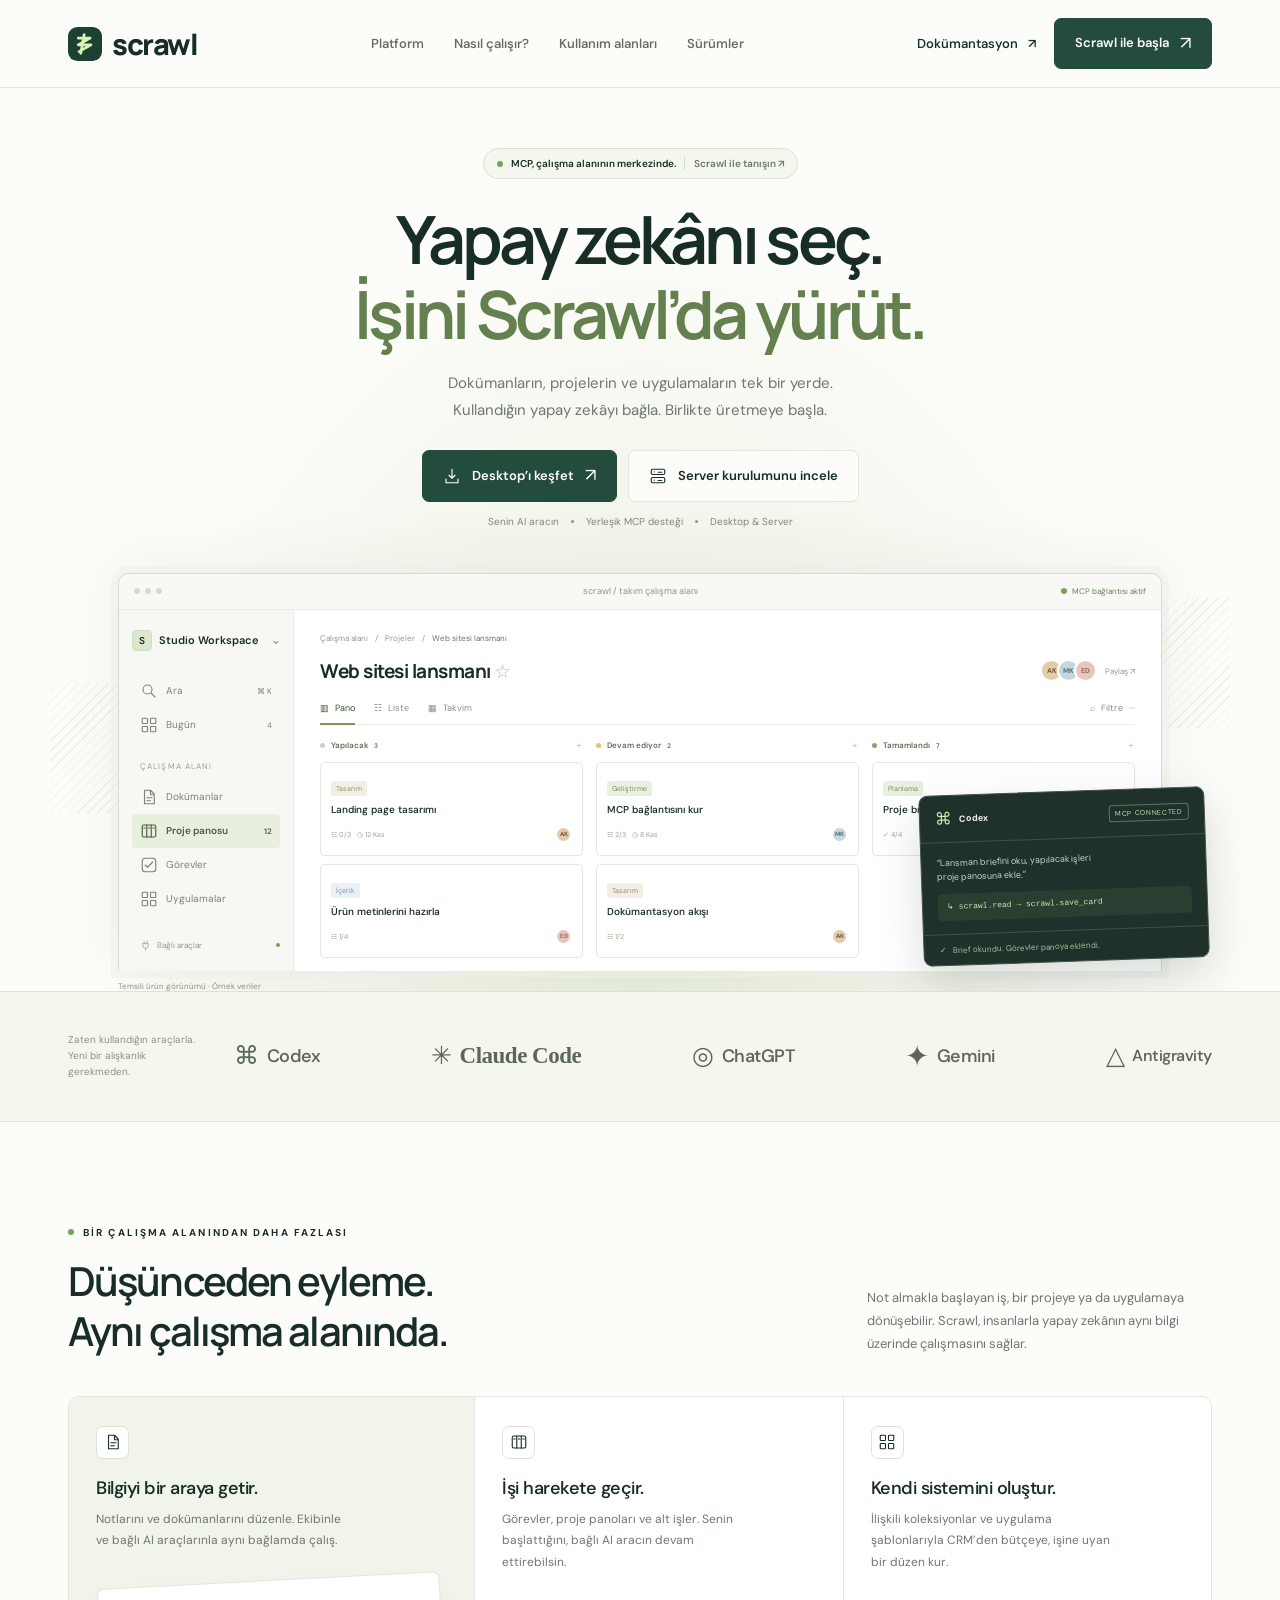
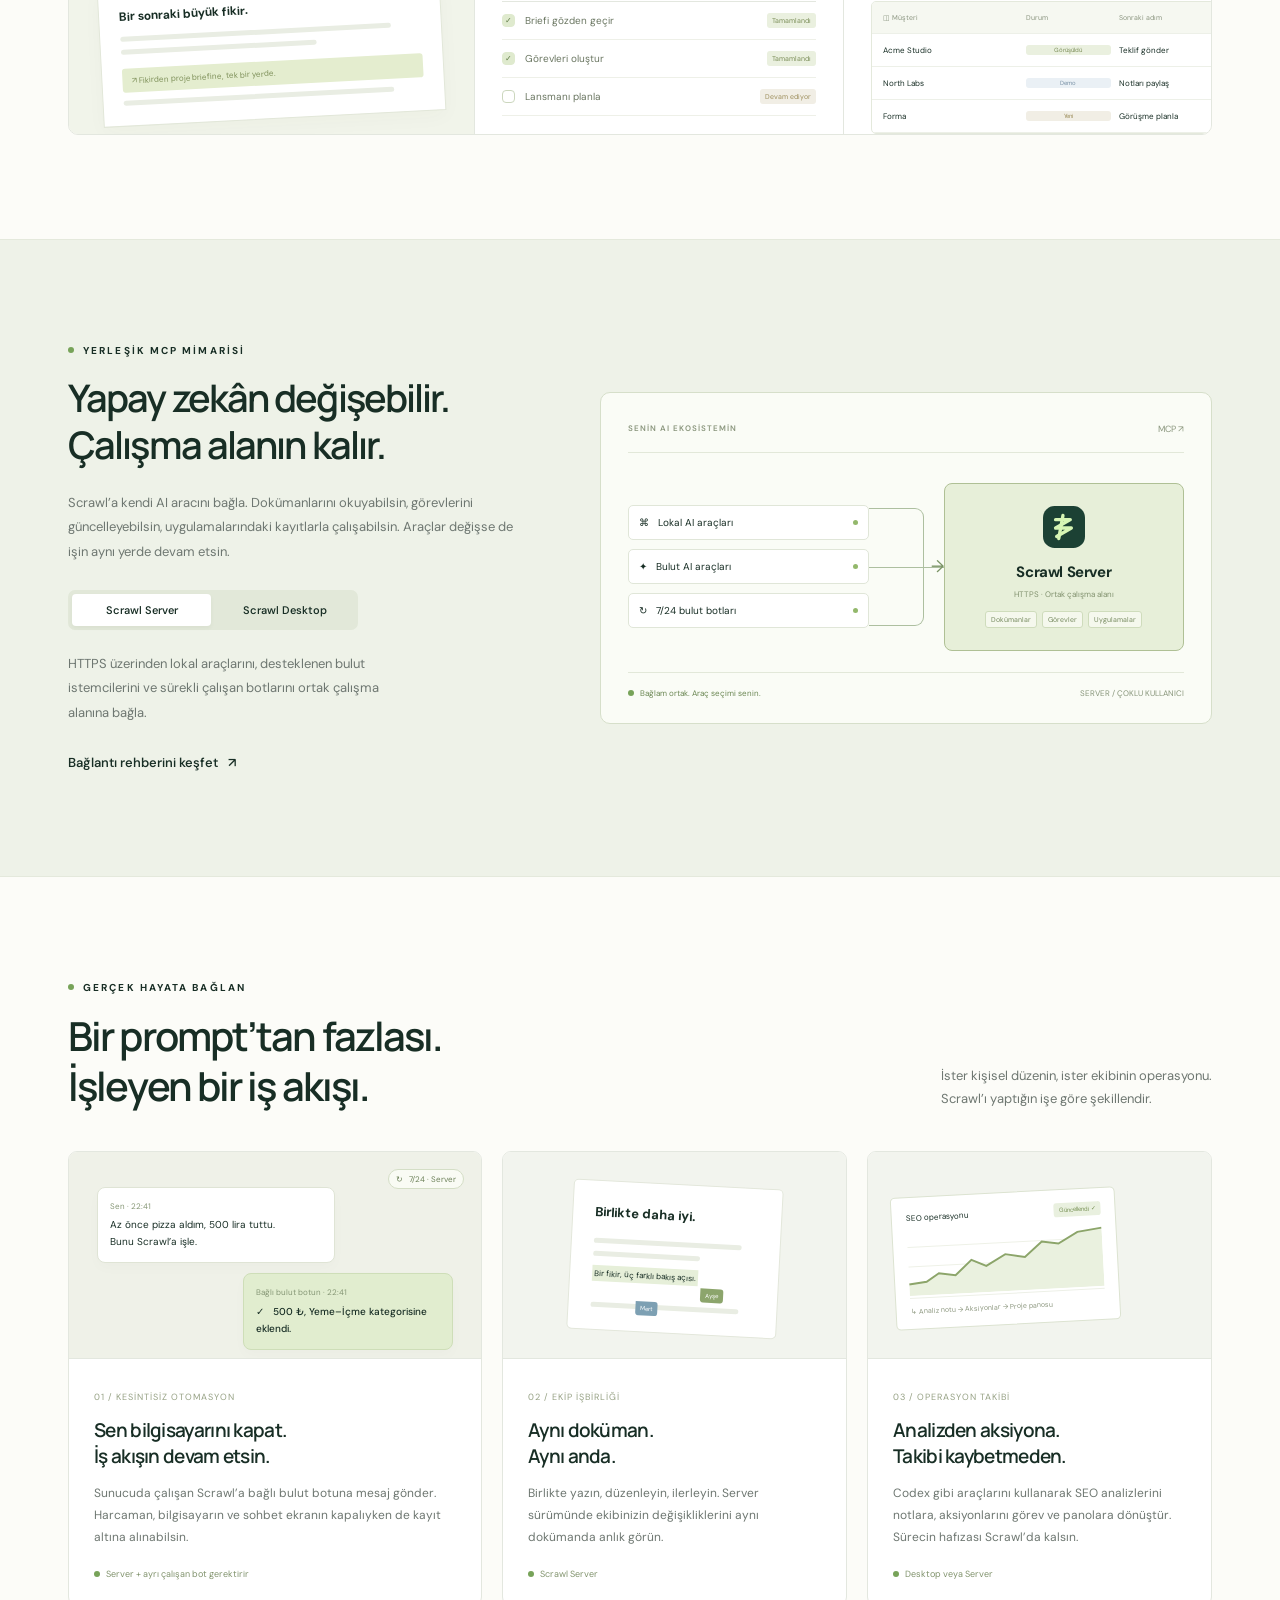
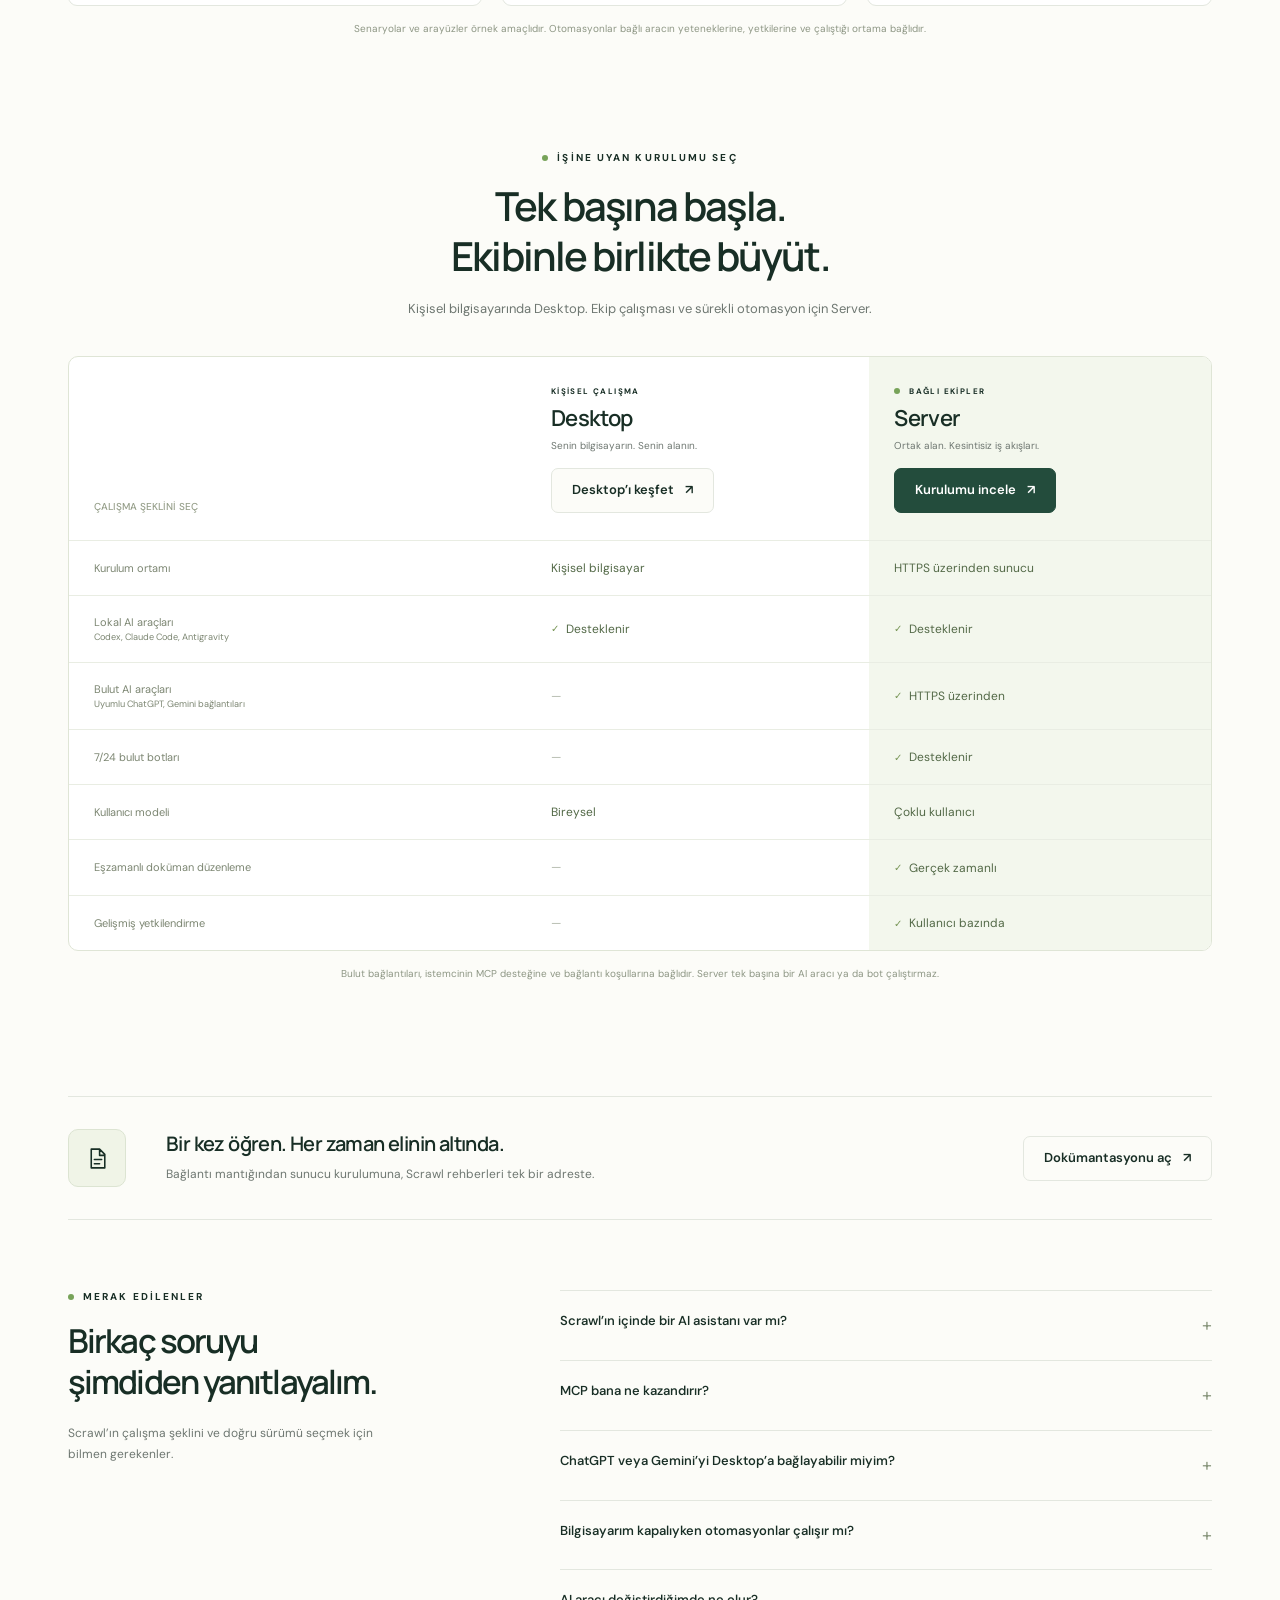
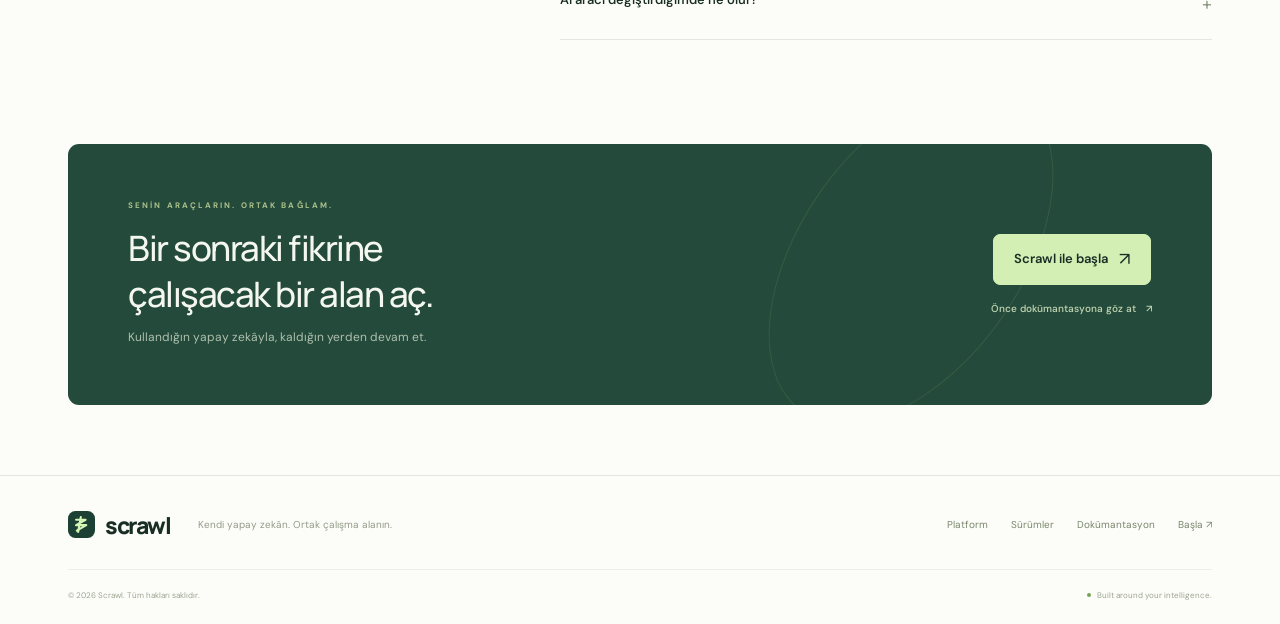
==== index.html @ 7f5a4794 "Initial commit: Scrawl website" ====
<!doctype html>
<html lang="tr"><head><meta charset="utf-8"><meta name="viewport" content="width=device-width, initial-scale=1"><title>Scrawl — Yapay zekânı seç. İşini Scrawl’da yürüt.</title><meta name="description" content="Notlarınızı, görevlerinizi ve uygulamalarınızı kendi yapay zekânızla yönetin. Yerleşik MCP desteğiyle Scrawl Desktop ve Server’ı keşfedin."><meta name="theme-color" content="#234c3c"><meta property="og:title" content="Scrawl — Kendi yapay zekân. Ortak çalışma alanın."><meta property="og:description" content="Dokümanlar, projeler ve uygulamalar. Kullandığınız yapay zekâyla, aynı çalışma alanında."><meta property="og:type" content="website"><meta property="og:locale" content="tr_TR"><meta name="robots" content="noindex,nofollow"><link rel="icon" href="assets/mark.svg" type="image/svg+xml"><link rel="stylesheet" href="assets/style.css"><script src="assets/site.js" defer></script></head>
<body><a class="skip" href="#main">İçeriğe geç</a>
<svg xmlns="http://www.w3.org/2000/svg" style="display:none" aria-hidden="true"><symbol id="doc" viewBox="0 0 24 24"><path d="M14 3H6v18h13V8zM14 3v6h5M9 13h7M9 17h5"/></symbol><symbol id="grid" viewBox="0 0 24 24"><rect x="3" y="3" width="7" height="7" rx="1"/><rect x="14" y="3" width="7" height="7" rx="1"/><rect x="3" y="14" width="7" height="7" rx="1"/><rect x="14" y="14" width="7" height="7" rx="1"/></symbol><symbol id="check" viewBox="0 0 24 24"><rect x="3" y="3" width="18" height="18" rx="4"/><path d="m7 12 3 3 7-7"/></symbol><symbol id="plug" viewBox="0 0 24 24"><path d="M9 3v5m6-5v5M6 8h12v4a6 6 0 0 1-12 0zM12 18v4"/></symbol><symbol id="board" viewBox="0 0 24 24"><rect x="3" y="4" width="18" height="16" rx="2"/><path d="M9 4v16m6-16v16M5 8h2m4 0h2m4 0h2"/></symbol><symbol id="search" viewBox="0 0 24 24"><circle cx="10" cy="10" r="6"/><path d="m15 15 5 5"/></symbol><symbol id="download" viewBox="0 0 24 24"><path d="M12 3v12m-4-4 4 4 4-4M4 16v5h16v-5"/></symbol><symbol id="server" viewBox="0 0 24 24"><rect x="3" y="3" width="18" height="7" rx="2"/><rect x="3" y="14" width="18" height="7" rx="2"/><path d="M7 6.5h.01M7 17.5h.01M12 7h5M12 18h5"/></symbol></svg>
<header class="header"><nav class="nav wrap" aria-label="Ana gezinme"><a href="index.html" class="brand" aria-label="Scrawl ana sayfa"><img src="assets/mark.svg" alt="" width="34" height="34">scrawl</a><div class="nav-links" id="nav-links"><a href="#platform">Platform</a><a href="#ekosistem">Nasıl çalışır?</a><a href="#kullanim">Kullanım alanları</a><a href="#surumler">Sürümler</a></div><div class="nav-actions"><a class="text-link" href="docs.html">Dokümantasyon <span>↗</span></a><a href="basla.html" class="btn dark">Scrawl ile başla <span class="arrow">↗</span></a><button class="mobile-toggle" aria-label="Menüyü aç" aria-expanded="false" aria-controls="nav-links">☰</button></div></nav></header>
<main id="main"><section class="hero"><div class="wrap"><div class="pill"><span class="dot"></span> MCP, çalışma alanının merkezinde. <span class="tiny">Scrawl ile tanışın ↗</span></div><h1>Yapay zekânı seç.<br><span class="accent">İşini Scrawl’da yürüt.</span></h1><p class="lead">Dokümanların, projelerin ve uygulamaların tek bir yerde.<br>Kullandığın yapay zekâyı bağla. Birlikte üretmeye başla.</p><div class="hero-cta"><a class="btn dark" href="basla.html#desktop"><svg class="icon"><use href="#download"/></svg>Desktop’ı keşfet <span class="arrow">↗</span></a><a class="btn" href="docs.html#server"><svg class="icon"><use href="#server"/></svg>Server kurulumunu incele</a></div><div class="hero-note"><span>Senin AI aracın</span><i></i><span>Yerleşik MCP desteği</span><i></i><span>Desktop & Server</span></div></div>
<div class="product-stage"><div class="app-window" aria-label="Scrawl proje panosunun temsili ürün görünümü"><div class="app-bar"><i class="window-dot"></i><i class="window-dot"></i><i class="window-dot"></i><span>scrawl / takım çalışma alanı</span><div class="app-connection"><span class="dot"></span>MCP bağlantısı aktif</div></div><div class="app-layout"><aside class="sidebar"><div class="workspace-name"><span class="initial">S</span> Studio Workspace <span style="margin-left:auto;color:#9aa28e">⌄</span></div><div class="side-row"><svg class="icon"><use href="#search"/></svg>Ara <span class="count">⌘ K</span></div><div class="side-row"><svg class="icon"><use href="#grid"/></svg>Bugün <span class="count">4</span></div><div class="side-label">ÇALIŞMA ALANI</div><div class="side-row"><svg class="icon"><use href="#doc"/></svg>Dokümanlar</div><div class="side-row active"><svg class="icon"><use href="#board"/></svg>Proje panosu <span class="count">12</span></div><div class="side-row"><svg class="icon"><use href="#check"/></svg>Görevler</div><div class="side-row"><svg class="icon"><use href="#grid"/></svg>Uygulamalar</div><div class="side-bottom"><svg class="icon" style="width:11px;height:11px"><use href="#plug"/></svg>Bağlı araçlar <span class="dot" style="width:4px;height:4px;margin-left:auto"></span></div></aside><div class="board"><div class="crumb">Çalışma alanı <span>/</span> Projeler <span>/</span><span style="color:#66765a">Web sitesi lansmanı</span></div><div class="board-head"><h3>Web sitesi lansmanı <span style="color:#b4bbaa;font-weight:400">☆</span></h3><div class="people"><span class="avatar">AK</span><span class="avatar blue">MK</span><span class="avatar pink">ED</span><span>Paylaş ↗</span></div></div><div class="board-tabs"><span class="selected">▥ &nbsp; Pano</span><span>☷ &nbsp; Liste</span><span>▦ &nbsp; Takvim</span><span class="right">⌕ &nbsp; Filtre &nbsp; ···</span></div><div class="kanban"><div><div class="column-title"><i class="dot"></i>Yapılacak <small>3</small><span>＋</span></div><div class="task"><span class="tag">Tasarım</span><h4>Landing page tasarımı</h4><div class="task-bottom"><span>☷ 0/3 &nbsp; ◷ 12 Kas</span><span class="avatar">AK</span></div></div><div class="task"><span class="tag blue">İçerik</span><h4>Ürün metinlerini hazırla</h4><div class="task-bottom"><span>☷ 1/4</span><span class="avatar pink">ED</span></div></div></div><div><div class="column-title"><i class="dot gold"></i>Devam ediyor <small>2</small><span>＋</span></div><div class="task"><span class="tag green">Geliştirme</span><h4>MCP bağlantısını kur</h4><div class="task-bottom"><span>☷ 2/3 &nbsp; ◷ 8 Kas</span><span class="avatar blue">MK</span></div></div><div class="task"><span class="tag">Tasarım</span><h4>Dokümantasyon akışı</h4><div class="task-bottom"><span>☷ 1/2</span><span class="avatar">AK</span></div></div></div><div><div class="column-title"><i class="dot green"></i>Tamamlandı <small>7</small><span>＋</span></div><div class="task"><span class="tag green">Planlama</span><h4>Proje briefini oluştur</h4><div class="task-bottom"><span>✓ 4/4</span><span class="avatar pink">ED</span></div></div></div></div></div></div></div><div class="agent-card"><div class="agent-card-top"><span class="agent-icon">⌘</span><strong>Codex</strong><span>MCP CONNECTED</span></div><div class="agent-message">“Lansman briefini oku, yapılacak işleri<br>proje panosuna ekle.”<code>↳ scrawl.read → scrawl.save_card</code></div><div class="agent-done"><span>✓</span> Brief okundu. Görevler panoya eklendi.</div></div><div class="stage-caption">Temsili ürün görünümü · Örnek veriler</div></div></section>
<section class="ecosystem" aria-label="MCP ile bağlantı ekosistemi"><div class="wrap"><p class="ecosystem-label">Zaten kullandığın araçlarla.<br>Yeni bir alışkanlık gerekmeden.</p><div class="tool-logos"><span class="tool-logo"><span class="symbol">⌘</span>Codex</span><span class="tool-logo claude"><span class="symbol">✳</span>Claude Code</span><span class="tool-logo"><span class="symbol">◎</span>ChatGPT</span><span class="tool-logo gemini"><span class="symbol">✦</span>Gemini</span><span class="tool-logo antigravity"><span class="symbol">△</span>Antigravity</span></div></div></section>
<section id="platform" class="section"><div class="wrap"><div class="section-head"><div><div class="eyebrow"><span class="dot"></span>BİR ÇALIŞMA ALANINDAN DAHA FAZLASI</div><h2>Düşünceden eyleme.<br>Aynı çalışma alanında.</h2></div><p class="section-intro">Not almakla başlayan iş, bir projeye ya da uygulamaya dönüşebilir. Scrawl, insanlarla yapay zekânın aynı bilgi üzerinde çalışmasını sağlar.</p></div><div class="product-grid"><article class="feature"><div class="feature-icon"><svg class="icon"><use href="#doc"/></svg></div><h3>Bilgiyi bir araya getir.</h3><p>Notlarını ve dokümanlarını düzenle. Ekibinle ve bağlı AI araçlarınla aynı bağlamda çalış.</p><div class="mini-doc" aria-hidden="true"><strong>Bir sonraki büyük fikir.</strong><div class="doc-line"></div><div class="doc-line short"></div><div class="doc-highlight">↗ Fikirden proje briefine, tek bir yerde.</div><div class="doc-line"></div></div></article><article class="feature"><div class="feature-icon"><svg class="icon"><use href="#board"/></svg></div><h3>İşi harekete geçir.</h3><p>Görevler, proje panoları ve alt işler. Senin başlattığını, bağlı AI aracın devam ettirebilsin.</p><div class="mini-tasks" aria-hidden="true"><div class="mini-task"><span class="check done">✓</span>Briefi gözden geçir <span class="tag green">Tamamlandı</span></div><div class="mini-task"><span class="check done">✓</span>Görevleri oluştur <span class="tag green">Tamamlandı</span></div><div class="mini-task"><span class="check"></span>Lansmanı planla <span class="tag">Devam ediyor</span></div></div></article><article class="feature"><div class="feature-icon"><svg class="icon"><use href="#grid"/></svg></div><h3>Kendi sistemini oluştur.</h3><p>İlişkili koleksiyonlar ve uygulama şablonlarıyla CRM’den bütçeye, işine uyan bir düzen kur.</p><div class="mini-table" aria-hidden="true"><div><span>◫ Müşteri</span><span>Durum</span><span>Sonraki adım</span></div><div><span>Acme Studio</span><span class="tag green">Görüşüldü</span><span>Teklif gönder</span></div><div><span>North Labs</span><span class="tag blue">Demo</span><span>Notları paylaş</span></div><div><span>Forma</span><span class="tag">Yeni</span><span>Görüşme planla</span></div></div></article></div></div></section>
<section id="ekosistem" class="section connection-section"><div class="wrap connection-layout"><div class="connection-copy"><div class="eyebrow"><span class="dot"></span>YERLEŞİK MCP MİMARİSİ</div><h2>Yapay zekân değişebilir.<br>Çalışma alanın kalır.</h2><p>Scrawl’a kendi AI aracını bağla. Dokümanlarını okuyabilsin, görevlerini güncelleyebilsin, uygulamalarındaki kayıtlarla çalışabilsin. Araçlar değişse de işin aynı yerde devam etsin.</p><div class="mode-switch" role="tablist" aria-label="Bağlantı mimarisi"><button id="server-tab" type="button" role="tab" aria-selected="true" aria-controls="connection-panel" data-mode="server">Scrawl Server</button><button id="desktop-tab" type="button" role="tab" aria-selected="false" aria-controls="connection-panel" data-mode="desktop" tabindex="-1">Scrawl Desktop</button></div><p class="connection-note" id="mode-note" aria-live="polite">HTTPS üzerinden lokal araçlarını, desteklenen bulut istemcilerini ve sürekli çalışan botlarını ortak çalışma alanına bağla.</p><a href="docs.html#baglanti" class="text-link">Bağlantı rehberini keşfet <span>↗</span></a></div><div class="diagram" id="connection-panel" role="tabpanel" aria-labelledby="server-tab"><div class="diagram-top"><span class="diagram-label">SENİN AI EKOSİSTEMİN</span><span>MCP ↗</span></div><div class="diagram-network"><div class="clients"><div class="client-node">⌘ &nbsp; Lokal AI araçları <span class="status-dot"></span></div><div class="client-node cloud-node">✦ &nbsp; Bulut AI araçları <span class="status-dot"></span></div><div class="client-node cloud-node">↻ &nbsp; 7/24 bulut botları <span class="status-dot"></span></div></div><div class="routes" aria-hidden="true"><span class="middle-route"></span></div><div class="scrawl-node"><img src="assets/mark.svg" width="42" height="42" alt=""><strong id="node-title">Scrawl Server</strong><small id="node-subtitle">HTTPS · Ortak çalışma alanı</small><div class="node-tags"><span>Dokümanlar</span><span>Görevler</span><span>Uygulamalar</span></div></div></div><div class="diagram-bottom"><span id="diagram-status" class="connected"><i class="dot"></i>Bağlam ortak. Araç seçimi senin.</span><span id="diagram-badge">SERVER / ÇOKLU KULLANICI</span></div></div></div></section>
<section id="kullanim" class="section"><div class="wrap"><div class="section-head"><div><div class="eyebrow"><span class="dot"></span>GERÇEK HAYATA BAĞLAN</div><h2>Bir prompt’tan fazlası.<br>İşleyen bir iş akışı.</h2></div><p class="section-intro">İster kişisel düzenin, ister ekibinin operasyonu.<br>Scrawl’ı yaptığın işe göre şekillendir.</p></div><div class="cases"><article class="case"><div class="case-art spending" aria-label="Örnek harcama kaydı senaryosu"><span class="time-pill">↻ &nbsp; 7/24 · Server</span><div class="chat-bubble"><span class="sender">Sen · 22:41</span>Az önce pizza aldım, 500 lira tuttu.<br>Bunu Scrawl’a işle.</div><div class="chat-bubble reply"><span class="sender">Bağlı bulut botun · 22:41</span><strong>✓ &nbsp; 500 ₺, Yeme–İçme kategorisine eklendi.</strong></div></div><div class="case-body"><span class="case-num">01 / KESİNTİSİZ OTOMASYON</span><h3>Sen bilgisayarını kapat.<br>İş akışın devam etsin.</h3><p>Sunucuda çalışan Scrawl’a bağlı bulut botuna mesaj gönder. Harcaman, bilgisayarın ve sohbet ekranın kapalıyken de kayıt altına alınabilsin.</p><div class="case-foot"><span class="dot"></span>Server + ayrı çalışan bot gerektirir</div></div></article><article class="case"><div class="case-art" aria-label="Temsili ortak doküman düzenleme"><div class="collab-doc"><strong>Birlikte daha iyi.</strong><div class="doc-line"></div><div class="doc-line short"></div><div class="collab-highlight">Bir fikir, üç farklı bakış açısı.<span class="cursor-label">Ayşe</span><span class="cursor-label blue">Mert</span></div><div class="doc-line" style="margin-top:21px"></div></div></div><div class="case-body"><span class="case-num">02 / EKİP İŞBİRLİĞİ</span><h3>Aynı doküman.<br>Aynı anda.</h3><p>Birlikte yazın, düzenleyin, ilerleyin. Server sürümünde ekibinizin değişikliklerini aynı dokümanda anlık görün.</p><div class="case-foot"><span class="dot"></span>Scrawl Server</div></div></article><article class="case"><div class="case-art" aria-label="Temsili SEO takip uygulaması"><div class="seo-panel"><header>SEO operasyonu <span>Güncellendi ✓</span></header><svg class="sparkline" viewBox="0 0 200 60" fill="none" aria-hidden="true"><path d="M0 52H200M0 32H200M0 12H200" stroke="#eef1e7"/><path d="m0 50 18-2 13-8 17 3 17-15 15 7 20-11 20 4 18-15 17 3 20-11 25-3v60H0Z" fill="#eaf1df"/><path d="m0 50 18-2 13-8 17 3 17-15 15 7 20-11 20 4 18-15 17 3 20-11 25-3" stroke="#8ca56a" stroke-width="2"/></svg><footer>↳ Analiz notu → Aksiyonlar → Proje panosu</footer></div></div><div class="case-body"><span class="case-num">03 / OPERASYON TAKİBİ</span><h3>Analizden aksiyona.<br>Takibi kaybetmeden.</h3><p>Codex gibi araçlarını kullanarak SEO analizlerini notlara, aksiyonlarını görev ve panolara dönüştür. Sürecin hafızası Scrawl’da kalsın.</p><div class="case-foot"><span class="dot"></span>Desktop veya Server</div></div></article></div><p class="table-note">Senaryolar ve arayüzler örnek amaçlıdır. Otomasyonlar bağlı aracın yeteneklerine, yetkilerine ve çalıştığı ortama bağlıdır.</p></div></section>
<section class="section comparison-section" id="surumler"><div class="wrap"><div class="compare-head"><div class="eyebrow"><span class="dot"></span>İŞİNE UYAN KURULUMU SEÇ</div><h2>Tek başına başla.<br>Ekibinle birlikte büyüt.</h2><p>Kişisel bilgisayarında Desktop. Ekip çalışması ve sürekli otomasyon için Server.</p></div><div class="table-shell"><table><caption class="hidden">Scrawl Desktop ve Server özellik karşılaştırması</caption><thead><tr><th scope="col">ÇALIŞMA ŞEKLİNİ SEÇ</th><th scope="col"><div class="eyebrow">KİŞİSEL ÇALIŞMA</div><h3>Desktop</h3><p>Senin bilgisayarın. Senin alanın.</p><a href="basla.html#desktop" class="btn">Desktop’ı keşfet <span>↗</span></a></th><th scope="col"><div class="eyebrow"><span class="dot"></span>BAĞLI EKİPLER</div><h3>Server</h3><p>Ortak alan. Kesintisiz iş akışları.</p><a href="docs.html#server" class="btn dark">Kurulumu incele <span>↗</span></a></th></tr></thead><tbody><tr><td>Kurulum ortamı</td><td>Kişisel bilgisayar</td><td>HTTPS üzerinden sunucu</td></tr><tr><td>Lokal AI araçları<br><small>Codex, Claude Code, Antigravity</small></td><td><span class="yes">Desteklenir</span></td><td><span class="yes">Desteklenir</span></td></tr><tr><td>Bulut AI araçları<br><small>Uyumlu ChatGPT, Gemini bağlantıları</small></td><td><span class="no">—</span></td><td><span class="yes">HTTPS üzerinden</span></td></tr><tr><td>7/24 bulut botları</td><td><span class="no">—</span></td><td><span class="yes">Desteklenir</span></td></tr><tr><td>Kullanıcı modeli</td><td>Bireysel</td><td>Çoklu kullanıcı</td></tr><tr><td>Eşzamanlı doküman düzenleme</td><td><span class="no">—</span></td><td><span class="yes">Gerçek zamanlı</span></td></tr><tr><td>Gelişmiş yetkilendirme</td><td><span class="no">—</span></td><td><span class="yes">Kullanıcı bazında</span></td></tr></tbody></table></div><p class="table-note">Bulut bağlantıları, istemcinin MCP desteğine ve bağlantı koşullarına bağlıdır. Server tek başına bir AI aracı ya da bot çalıştırmaz.</p></div></section>
<div class="wrap"><div class="docs-callout"><div class="docs-symbol"><svg class="icon" style="width:25px;height:25px"><use href="#doc"/></svg></div><div><h3>Bir kez öğren. Her zaman elinin altında.</h3><p>Bağlantı mantığından sunucu kurulumuna, Scrawl rehberleri tek bir adreste.</p></div><a href="docs.html" class="btn">Dokümantasyonu aç <span>↗</span></a></div></div>
<section class="section faq-section"><div class="wrap faq-layout"><div><div class="eyebrow"><span class="dot"></span>MERAK EDİLENLER</div><h2>Birkaç soruyu<br>şimdiden yanıtlayalım.</h2><p class="section-intro">Scrawl’ın çalışma şeklini ve doğru sürümü seçmek için bilmen gerekenler.</p></div><div class="faq"><details><summary>Scrawl’ın içinde bir AI asistanı var mı?</summary><p>Scrawl’ın yaklaşımı, kullandığın AI aracını MCP üzerinden çalışma alanına bağlamaktır. AI modelini ve aracını sen seçersin; dokümanlar, görevler ve uygulamalar Scrawl’da tutulur.</p></details><details><summary>MCP bana ne kazandırır?</summary><p>MCP, uyumlu AI araçlarının Scrawl’daki notları, görevleri, panoları ve koleksiyonları araç çağrılarıyla okuyup güncelleyebilmesini sağlar. Böylece bağlamı her seferinde farklı sohbetlere kopyalamadan aynı çalışma alanında ilerleyebilirsin.</p></details><details><summary>ChatGPT veya Gemini’yi Desktop’a bağlayabilir miyim?</summary><p>Bu briefteki doğrudan bağlantı modelinde bulut istemcileri için HTTPS üzerinden erişilebilen Scrawl Server gerekir. Bulut araçlarının bağlantı desteği ürün, plan ve sürüme göre değişebilir. Scrawl Desktop’a lokal MCP araçlarınla bağlanabilirsin.</p></details><details><summary>Bilgisayarım kapalıyken otomasyonlar çalışır mı?</summary><p>Scrawl Server erişilebilir kaldığında ve bağlı bot ayrı bir bulut ortamında çalışmayı sürdürdüğünde evet. Zamanlama ve işlemi tetikleme, bağlı botun veya otomasyon altyapının sorumluluğundadır.</p></details><details><summary>AI aracı değiştirdiğimde ne olur?</summary><p>Çalışma alanındaki içerik Scrawl’da kalır. Yeni aracın MCP uyumluluğunu ve erişim yetkilerini yapılandırarak aynı notlar, görevler ve kayıtlarla çalışabilirsin. Önceki aracındaki sohbet geçmişi otomatik olarak taşınmaz.</p></details></div></div></section>
<section class="cta-section"><div class="wrap"><div class="cta-box"><div><div class="eyebrow">SENİN ARAÇLARIN. ORTAK BAĞLAM.</div><h2>Bir sonraki fikrine<br>çalışacak bir alan aç.</h2><p>Kullandığın yapay zekâyla, kaldığın yerden devam et.</p></div><div class="cta-actions"><a class="btn lime" href="basla.html">Scrawl ile başla <span class="arrow">↗</span></a><a class="text-link" href="docs.html">Önce dokümantasyona göz at <span>↗</span></a></div></div></div></section></main>
<footer class="footer"><div class="wrap"><div class="footer-main"><a href="index.html" class="brand"><img src="assets/mark.svg" width="27" height="27" alt="">scrawl</a><span class="footer-tagline">Kendi yapay zekân. Ortak çalışma alanın.</span><div class="footer-links"><a href="#platform">Platform</a><a href="#surumler">Sürümler</a><a href="docs.html">Dokümantasyon</a><a href="basla.html">Başla ↗</a></div></div><div class="footer-bottom"><span>© 2026 Scrawl. Tüm hakları saklıdır.</span><span class="status"><span class="dot" style="width:4px;height:4px"></span>Built around your intelligence.</span></div></div></footer>
</body></html>
---- assets/style.css ----
@import url('https://fonts.googleapis.com/css2?family=DM+Sans:wght@400;450;500;550;600;650;700&family=Manrope:wght@400;500;600;650;700;750;800&display=swap');
:root{--ink:#182e25;--muted:#6e7771;--green:#234c3c;--lime:#d4efb4;--line:#e3e7df;--paper:#fcfcf8;--soft:#f1f3eb;--font:'DM Sans',-apple-system,BlinkMacSystemFont,'Segoe UI',sans-serif;--display:'Manrope',var(--font)}*{box-sizing:border-box}html{scroll-behavior:smooth;scroll-padding-top:95px}body{margin:0;color:var(--ink);background:var(--paper);font-family:var(--font);font-size:16px;-webkit-font-smoothing:antialiased}button,input,a{font:inherit}button,a{-webkit-tap-highlight-color:transparent}button{cursor:pointer}a{color:inherit;text-decoration:none}button:focus-visible,a:focus-visible,input:focus-visible,summary:focus-visible{outline:3px solid #82a962;outline-offset:5px}button{color:inherit}svg{vertical-align:middle}::selection{background:#d4efb4}.wrap{max-width:1224px;margin:auto;padding:0 40px}.header{height:88px;border-bottom:1px solid var(--line);background:rgba(252,252,248,.95);position:sticky;top:0;z-index:30;backdrop-filter:blur(16px)}.nav{height:100%;display:flex;align-items:center;gap:40px}.brand{display:inline-flex;align-items:center;gap:10px;font-family:var(--display);font-size:29px;font-weight:800;letter-spacing:-1.5px}.brand img{width:34px;height:34px}.nav-links{display:flex;align-items:center;justify-content:center;gap:30px;flex:1}.nav-links a{font-size:13px;font-weight:550;color:#626b63}.nav-links a:hover,.text-link:hover{color:#33784f}.nav-actions{display:flex;gap:18px;align-items:center}.btn{border:1px solid var(--line);border-radius:7px;padding:13px 20px;display:inline-flex;align-items:center;justify-content:center;gap:11px;line-height:1.3;font-size:13px;font-weight:600;background:var(--paper);transition:transform .2s,background .2s,box-shadow .2s;white-space:nowrap}.btn:hover{transform:translateY(-2px);box-shadow:0 5px 14px #223b2710}.btn.dark{background:var(--green);color:#fff;border-color:var(--green)}.btn.lime{background:var(--lime);color:var(--ink);border-color:var(--lime)}.btn .arrow{font-size:18px;font-weight:400}.text-link{display:inline-flex;align-items:center;gap:10px;font-size:13px;font-weight:550}.mobile-toggle{display:none;border:1px solid var(--line);border-radius:5px;padding:8px;background:transparent}.eyebrow{font-size:10px;letter-spacing:2.1px;font-weight:700;text-transform:uppercase;display:flex;align-items:center;gap:9px}.dot{width:6px;height:6px;border-radius:50%;background:#77a359;display:inline-block}.hero{text-align:center;padding:60px 0 0;overflow:hidden;background:radial-gradient(ellipse at 50% 100%,#e5ecd9 0,transparent 59%)}.pill{border:1px solid #dbe2d2;border-radius:30px;padding:8px 13px;display:inline-flex;align-items:center;gap:8px;font-size:10px;font-weight:600;background:#f3f7ed}.pill .tiny{border-left:1px solid #d1daca;padding-left:9px;color:#6c7766}.hero h1{font-family:var(--display);font-size:clamp(44px,5.2vw,70px);font-weight:650;letter-spacing:-3.7px;line-height:1.13;margin:22px 0 19px}.hero h1 .accent{color:#64804f}.hero .lead{max-width:550px;font-size:15px;line-height:1.8;margin:0 auto;color:var(--muted)}.hero-cta{display:flex;gap:11px;justify-content:center;margin:26px 0 13px}.hero-note{font-size:10px;color:#81877e;display:flex;gap:12px;justify-content:center;align-items:center}.hero-note i{width:3px;height:3px;background:#8c9487;border-radius:50%}.product-stage{position:relative;max-width:1100px;margin:45px auto 0;padding:0 28px}.product-stage:before,.product-stage:after{content:'';position:absolute;z-index:0;width:90px;height:130px;background:repeating-linear-gradient(135deg,transparent 0,transparent 6px,#adb9a630 6px,#adb9a630 7px);top:110px;left:-40px}.product-stage:after{left:auto;right:-40px;top:25px}.app-window{position:relative;z-index:1;border:1px solid #d3dccd;border-bottom:0;border-radius:11px 11px 0 0;background:#fff;text-align:left;box-shadow:0 0 0 7px #edf0e980,0 -8px 70px #1e43220d;overflow:hidden}.app-bar{height:36px;background:#f8f9f5;border-bottom:1px solid #e7ebe3;display:flex;align-items:center;padding:0 15px;gap:5px;position:relative}.window-dot{width:6px;height:6px;background:#d5dbd0;border-radius:50%}.app-bar>span{position:absolute;left:50%;transform:translateX(-50%);font-size:9px;color:#8d9588}.app-bar .app-connection{margin-left:auto;font-size:8px;color:#648356;display:flex;gap:5px;align-items:center}.app-layout{display:grid;grid-template-columns:175px 1fr;min-height:335px}.sidebar{background:#f7f8f3;border-right:1px solid #e9ece5;padding:20px 13px}.workspace-name{display:flex;align-items:center;gap:7px;font-size:11px;font-weight:600;margin-bottom:23px}.workspace-name .initial{background:#dce7cd;border:1px solid #d1dfc0;border-radius:4px;padding:3px 6px;font-size:10px}.side-label{font-size:8px;letter-spacing:1.1px;color:#99a092;padding:0 8px;margin:19px 0 9px}.side-row{display:flex;gap:8px;align-items:center;font-size:10px;color:#7b8375;padding:8px;border-radius:4px}.side-row.active{background:#e8efdf;color:#46613b;font-weight:600}.side-row .count{margin-left:auto;font-size:8px}.side-bottom{margin-top:24px;font-size:8px;color:#909987;display:flex;gap:6px;align-items:center;padding-left:8px}.board{padding:23px 26px 0;overflow:hidden}.crumb{font-size:8px;color:#91988c;display:flex;gap:7px;align-items:center}.board-head{display:flex;justify-content:space-between;align-items:center;margin:15px 0 18px}.board-head h3{font-family:var(--display);font-size:19px;letter-spacing:-.5px;margin:0}.people{display:flex;align-items:center;font-size:8px;color:#91988c}.avatar{width:23px;height:23px;border:2px solid white;border-radius:50%;background:#e5cba8;color:#75563e;display:flex;align-items:center;justify-content:center;font-size:7px;font-weight:700;margin-left:-6px}.avatar.blue{background:#c5d6df;color:#557281}.avatar.pink{background:#e7c7bd;color:#99675a}.people>span:last-child{margin-left:8px}.board-tabs{display:flex;align-items:center;gap:19px;border-bottom:1px solid #eceee8;font-size:9px;color:#89907e;padding-bottom:10px}.board-tabs .selected{color:#355329;position:relative}.board-tabs .selected:after{content:'';position:absolute;bottom:-11px;left:0;right:0;height:2px;background:#7a945c}.board-tabs .right{margin-left:auto}.kanban{display:grid;grid-template-columns:repeat(3,1fr);gap:13px;padding-top:15px}.column-title{display:flex;align-items:center;gap:6px;font-size:8px;font-weight:600;margin-bottom:11px;color:#656e5c}.column-title .dot{width:5px;height:5px;background:#cbd2c2}.column-title .dot.gold{background:#e4c16f}.column-title .dot.green{background:#89a56b}.column-title span:last-child{margin-left:auto;color:#a5ab9c;font-weight:400}.task{border:1px solid #e4e8de;border-radius:5px;background:#fff;padding:12px 10px;margin-bottom:8px;box-shadow:0 2px 3px #28401b03}.task h4{font-size:10px;font-weight:550;margin:7px 0 10px}.tag{font-size:7px;padding:3px 5px;background:#f1eee5;color:#9d8e5c;border-radius:3px;display:inline-block}.tag.green{background:#eaf0df;color:#7b8d58}.tag.blue{background:#eaf0f5;color:#7890a5}.task-bottom{display:flex;align-items:center;justify-content:space-between;font-size:7px;color:#9aa18f}.task-bottom .avatar{width:17px;height:17px;font-size:6px}.agent-card{position:absolute;right:-17px;bottom:29px;z-index:4;background:#1e322b;color:#f2f4ef;border:1px solid #455247;border-radius:9px;width:286px;box-shadow:0 18px 45px #1c38232b;text-align:left;transform:rotate(-2deg)}.agent-card-top{padding:12px 15px;border-bottom:1px solid #405047;font-size:9px;display:flex;align-items:center;gap:7px}.agent-card-top .agent-icon{font-size:17px;color:#cbe8af}.agent-card-top>span:last-child{margin-left:auto;border:1px solid #647159;color:#c7ddac;padding:3px 5px;border-radius:3px;font-size:7px;letter-spacing:.7px}.agent-message{padding:13px 15px;font-size:9px;line-height:1.6;color:#c9d0c5}.agent-message code{display:block;margin-top:9px;color:#c9e9aa;background:#2a3e32;border-radius:4px;padding:7px 9px;font-size:8px}.agent-done{border-top:1px solid #405047;padding:10px 15px;color:#a9bd9a;font-size:8px;display:flex;gap:6px;align-items:center}.stage-caption{font-size:8px;text-align:left;color:#8b9580;padding:10px 0 0}.ecosystem{border-top:1px solid #dce3d4;border-bottom:1px solid var(--line);background:#f5f7ef;padding:30px 0 31px}.ecosystem .wrap{display:flex;align-items:center;justify-content:space-between;gap:26px}.ecosystem-label{font-size:10px;color:#8b9382;line-height:1.6;max-width:140px}.tool-logos{display:flex;align-items:center;justify-content:space-between;gap:40px;flex:1}.tool-logo{display:flex;align-items:center;gap:8px;font-size:18px;font-weight:550;letter-spacing:-.5px;color:#5c6855}.tool-logo .symbol{font-size:25px;color:#5c6855}.tool-logo.claude{font-family:Georgia,serif;font-size:23px}.tool-logo.gemini .symbol{font-size:29px}.tool-logo.antigravity{font-size:16px}.section{padding:104px 0}.section-head{display:flex;justify-content:space-between;align-items:flex-end;gap:32px;margin-bottom:40px}.section h2{font-family:var(--display);font-size:40px;font-weight:600;letter-spacing:-1.9px;line-height:1.25;margin:17px 0 0}.section-intro{font-size:13px;line-height:1.8;color:var(--muted);max-width:345px;margin:0}.product-grid{display:grid;grid-template-columns:1.1fr 1fr 1fr;border:1px solid var(--line);border-radius:10px;overflow:hidden}.feature{padding:29px 27px 0;background:#fff;min-height:320px;overflow:hidden}.feature+.feature{border-left:1px solid var(--line)}.feature:first-child{background:#f1f4ea}.feature h3{font-size:18px;font-weight:550;letter-spacing:-.5px;margin:17px 0 9px}.feature p{font-size:12px;line-height:1.8;color:var(--muted);max-width:245px;margin:0}.feature-icon{width:33px;height:33px;border:1px solid #dde3d4;border-radius:7px;background:#fff;display:grid;place-items:center}.mini-doc{background:#fff;border:1px solid #e2e7d9;border-radius:7px 7px 0 0;margin:28px 4px 0;padding:20px;transform:rotate(-3deg);box-shadow:0 6px 20px #455a2d07}.mini-doc strong{font-size:12px;display:block;margin-bottom:12px}.doc-line{height:5px;background:#e9ede3;border-radius:3px;margin-top:8px;width:90%}.doc-line.short{width:65%}.doc-highlight{background:#e4edcf;color:#7f915a;padding:7px 9px;margin-top:14px;font-size:8px;border-radius:3px}.mini-tasks{margin-top:27px;border-top:1px solid var(--line)}.mini-task{display:flex;align-items:center;gap:10px;font-size:10px;padding:11px 0;border-bottom:1px solid #eef0e8;color:#6a7661}.check{width:13px;height:13px;border:1px solid #ccd7be;border-radius:4px;display:inline-flex;align-items:center;justify-content:center;font-size:8px}.check.done{background:#dfeace;color:#65804c;border-color:#dfeace}.mini-task .tag{margin-left:auto}.mini-table{margin-top:27px;border:1px solid #e4e9dc;border-radius:5px;overflow:hidden;font-size:8px;width:110%}.mini-table>div{display:grid;grid-template-columns:1.6fr 1fr 1fr;padding:11px;border-bottom:1px solid #edf0e8;gap:8px}.mini-table>div:first-child{background:#f6f8f1;color:#8b9580;font-size:7px}.mini-table .tag{padding:1px 3px;font-size:6px;text-align:center}.connection-section{background:#eef2e8;border-top:1px solid #e4e9dc;border-bottom:1px solid #e4e9dc}.connection-layout{display:grid;grid-template-columns:.85fr 1.15fr;gap:80px;align-items:center}.connection-copy h2{font-size:38px}.connection-copy>p{font-size:13px;line-height:1.9;color:var(--muted);margin:22px 0 25px}.mode-switch{display:flex;background:#e2e8d9;padding:4px;border-radius:7px;gap:4px;max-width:290px}.mode-switch button{border:0;background:transparent;border-radius:4px;padding:9px 14px;font-size:11px;font-weight:550;flex:1}.mode-switch button[aria-selected=true]{background:#fff;box-shadow:0 2px 4px #2a46120c}.connection-note{min-height:60px;color:#7f8c72;font-size:11px;line-height:1.75;margin-top:15px;max-width:320px}.diagram{background:#fafcf6;border:1px solid #d6dfca;border-radius:10px;padding:30px 27px 25px;position:relative}.diagram-top{display:flex;justify-content:space-between;font-size:9px;color:#8a967d;border-bottom:1px solid #e2e8d9;padding-bottom:17px}.diagram-label{letter-spacing:1px;text-transform:uppercase;font-size:8px;font-weight:600}.diagram-network{display:grid;grid-template-columns:1fr 75px 1fr;align-items:center;padding:30px 0 21px;gap:0}.clients{display:grid;gap:9px}.client-node{border:1px solid #e0e6d8;border-radius:5px;background:white;padding:10px;font-size:10px;display:flex;gap:7px;align-items:center;transition:opacity .3s}.client-node .status-dot{margin-left:auto;width:5px;height:5px;background:#93b86b;border-radius:50%}.client-node.off{opacity:.35}.client-node.off .status-dot{background:#aaa}.routes{height:162px;position:relative}.routes:before{content:'';position:absolute;left:0;right:20px;top:22px;bottom:22px;border-right:1px solid #adbfa0;border-top:1px solid #adbfa0;border-bottom:1px solid #adbfa0;border-radius:0 9px 9px 0}.routes:after{content:'→';position:absolute;right:0;top:calc(50% - 12px);font-size:17px;color:#789263}.middle-route{position:absolute;top:50%;left:0;right:0;border-top:1px solid #adbfa0}.scrawl-node{border:1px solid #afc095;border-radius:8px;background:#e7efd9;padding:22px 15px;text-align:center}.scrawl-node img{width:42px;margin-bottom:9px}.scrawl-node strong{font-size:15px;display:block;letter-spacing:-.4px}.scrawl-node small{font-size:8px;display:block;margin:7px 0 12px;color:#82926f}.node-tags{display:flex;gap:5px;justify-content:center;flex-wrap:wrap}.node-tags span{font-size:7px;background:#f5f8ed;border:1px solid #cfdcbc;border-radius:3px;padding:3px 5px;color:#768a5f}.diagram-bottom{border-top:1px solid #e2e8d9;padding-top:15px;font-size:8px;display:flex;justify-content:space-between;color:#87957a}.diagram-bottom .connected{display:flex;gap:6px;align-items:center;color:#6a8652}.cases{display:grid;grid-template-columns:1.2fr 1fr 1fr;gap:20px}.case{border:1px solid var(--line);border-radius:9px;overflow:hidden;background:#fff}.case-art{height:207px;background:#f2f4ee;padding:25px;position:relative;overflow:hidden;border-bottom:1px solid var(--line)}.case-art.spending{background:#eff1e8}.chat-bubble{border:1px solid #dfe4d5;background:#fff;border-radius:8px;padding:12px;font-size:10px;line-height:1.7;margin:10px 3px;max-width:238px;box-shadow:0 5px 14px #23331c05}.chat-bubble .sender{font-size:8px;color:#859675;margin-bottom:3px;display:block}.chat-bubble.reply{background:#e1edcf;max-width:210px;margin-left:auto;border-color:#cedeb8}.chat-bubble.reply strong{font-weight:500}.time-pill{position:absolute;right:17px;top:17px;border:1px solid #d4dec6;background:#f9fbf4;font-size:8px;padding:4px 7px;border-radius:10px;color:#6d8159}.collab-doc{margin:7px auto 0;background:white;border:1px solid #e3e7db;border-radius:5px;padding:22px;width:210px;transform:rotate(3deg)}.collab-doc strong{font-size:13px;display:block;margin-bottom:18px}.collab-highlight{font-size:8px;background:#e6efd9;display:inline-block;padding:3px 2px;margin-top:9px;position:relative}.cursor-label{position:absolute;right:-26px;bottom:-16px;font-size:6px;color:white;background:#8ca56c;padding:3px 5px;border-radius:0 3px 3px 3px}.cursor-label.blue{background:#7da0b3;bottom:-32px;right:39px}.seo-panel{background:white;border:1px solid #dce3d1;border-radius:5px;padding:13px 14px;margin:15px 0 0;width:225px;transform:rotate(-3deg)}.seo-panel header{display:flex;justify-content:space-between;font-size:8px;align-items:center}.seo-panel header span{font-size:6px;background:#e9f0df;color:#799256;padding:3px 5px;border-radius:3px}.sparkline{height:62px;width:100%;margin:9px 0 2px}.seo-panel footer{border-top:1px solid #edf0e7;padding-top:8px;font-size:7px;color:#8c977f}.case-body{padding:25px}.case-num{font-size:9px;color:#96a184;letter-spacing:1px}.case h3{font-family:var(--display);font-size:19px;font-weight:600;letter-spacing:-.7px;margin:12px 0 12px;line-height:1.4}.case p{font-size:12px;color:var(--muted);line-height:1.85;margin:0 0 20px}.case .case-foot{font-size:9px;color:#81936d;display:flex;gap:6px;align-items:center}.comparison-section{padding-top:0}.compare-head{text-align:center;margin-bottom:35px}.compare-head .eyebrow{justify-content:center}.compare-head p{color:var(--muted);font-size:13px;line-height:1.8;margin-top:16px}.table-shell{border:1px solid #dfe5d6;border-radius:10px;overflow:auto;background:#fff}table{width:100%;border-collapse:collapse;font-size:12px;min-width:620px;text-align:left}th,td{padding:19px 25px;border-bottom:1px solid #e9ede3}tr:last-child td{border:0}thead th{font-weight:500;padding-top:29px;padding-bottom:27px}thead th:first-child{width:40%;vertical-align:bottom;color:#969f8a;font-size:10px}th h3{font-size:22px;font-family:var(--display);letter-spacing:-.6px;font-weight:600;margin:7px 0 6px}th p{font-size:10px;font-weight:400;color:var(--muted);margin:0 0 16px}th .eyebrow{font-size:8px;letter-spacing:1.4px}thead th:nth-child(3),tbody td:nth-child(3){background:#f3f7ed}td:first-child{color:#7c8672;font-size:11px}td{color:#536947}.yes{display:inline-flex;align-items:center;gap:7px}.yes:before{content:'✓';font-size:10px;color:#769454}.no{color:#b0b6a8}.table-note{margin-top:14px;font-size:10px;color:#8d9684;line-height:1.7;text-align:center}.docs-callout{display:flex;gap:40px;align-items:center;border-top:1px solid var(--line);border-bottom:1px solid var(--line);padding:32px 0}.docs-symbol{width:58px;height:58px;display:grid;place-items:center;border:1px solid #dce4d2;background:#f0f4e7;border-radius:10px;flex-shrink:0}.docs-callout h3{font-family:var(--display);font-size:20px;letter-spacing:-.6px;font-weight:600;margin:0 0 7px}.docs-callout p{font-size:12px;color:var(--muted);margin:0;line-height:1.8}.docs-callout .btn{margin-left:auto}.faq-section{padding-top:70px}.faq-layout{display:grid;grid-template-columns:.75fr 1.25fr;gap:100px}.faq-layout h2{font-size:33px}.faq-layout .section-intro{margin-top:20px;font-size:12px}.faq details{border-bottom:1px solid var(--line);padding:20px 0}.faq details:first-child{border-top:1px solid var(--line)}.faq summary{list-style:none;font-size:13px;font-weight:550;cursor:pointer;display:flex;justify-content:space-between;gap:22px;line-height:1.6}.faq summary::-webkit-details-marker{display:none}.faq summary:after{content:'+';font-size:18px;color:#88957c;font-weight:400}.faq details[open] summary:after{content:'−'}.faq details p{font-size:12px;line-height:1.9;color:var(--muted);max-width:480px;margin:15px 30px 0 0}.cta-section{padding:0 0 70px}.cta-box{background:#244a3b;color:#f4f7ef;border-radius:11px;padding:56px 60px;display:flex;align-items:center;justify-content:space-between;position:relative;overflow:hidden}.cta-box:after{content:'';position:absolute;right:190px;top:-80px;width:220px;height:380px;border:1px solid #819b5c33;border-radius:50%;transform:rotate(35deg);pointer-events:none}.cta-box .eyebrow{color:#adc28c;font-size:8px}.cta-box h2{font-family:var(--display);font-size:35px;font-weight:500;line-height:1.3;letter-spacing:-1.5px;margin:16px 0 10px}.cta-box p{color:#aec0ad;font-size:12px;max-width:410px;line-height:1.8;margin:0}.cta-actions{display:flex;flex-direction:column;align-items:center;gap:17px;z-index:1}.cta-actions .text-link{color:#bcd1ad;font-size:10px}.footer{border-top:1px solid var(--line);padding:33px 0 24px}.footer-main{display:flex;align-items:center;gap:28px}.footer .brand{font-size:23px}.footer .brand img{width:27px;height:27px}.footer-tagline{font-size:10px;color:#939b89}.footer-links{display:flex;gap:23px;margin-left:auto;font-size:10px;color:#79876c}.footer-bottom{margin-top:28px;padding-top:20px;border-top:1px solid #ecefe6;display:flex;justify-content:space-between;font-size:8px;color:#9ca591}.footer-bottom .status{display:flex;align-items:center;gap:6px}.icon{width:18px;height:18px;fill:none;stroke:currentColor;stroke-width:1.5;stroke-linecap:round;stroke-linejoin:round}.skip{position:fixed;top:-50px;left:20px;padding:10px;background:var(--green);color:white;z-index:100}.skip:focus{top:10px}.subhero{padding:70px 0 45px;border-bottom:1px solid var(--line);background:#f2f5eb}.subhero h1{font-family:var(--display);font-size:48px;letter-spacing:-2px;font-weight:600;line-height:1.2;margin:20px 0}.subhero p{font-size:14px;line-height:1.85;color:var(--muted);max-width:610px}.docs-layout{display:grid;grid-template-columns:230px 1fr;gap:70px;padding-top:50px;padding-bottom:80px}.docs-nav{position:sticky;top:120px;align-self:start;display:grid;gap:7px}.docs-nav p{font-size:9px;color:#a0aa94;letter-spacing:1.5px;margin-bottom:10px}.docs-nav a{font-size:12px;padding:10px 13px;border-radius:5px;line-height:1.6}.docs-nav a:hover,.docs-nav a.current{background:#ebf1e2;color:#526d3d}.doc-article{max-width:720px;min-width:0}.doc-article section{padding:0 0 35px;margin-bottom:35px;border-bottom:1px solid var(--line);scroll-margin-top:115px}.doc-article h2{font-family:var(--display);font-size:28px;letter-spacing:-1px;font-weight:600;line-height:1.4}.doc-article h3{font-size:16px;font-weight:550;margin-top:29px}.doc-article p,.doc-article li{font-size:13px;line-height:1.95;color:#737e69}.doc-article li{padding-left:5px;margin-bottom:12px}.doc-article ol{padding-left:21px}.doc-article a{color:#537740;text-decoration:underline;text-underline-offset:3px}.notice{background:#f0f4e8;border:1px solid #dce5cf;border-radius:7px;padding:16px 20px;margin:20px 0;font-size:12px;line-height:1.9;color:#758263}.notice strong{color:#4d6540;font-weight:600}.code-block{background:#20372b;color:#d2e5be;border-radius:8px;padding:22px;position:relative;margin:20px 0;overflow:auto}.code-block pre{font-size:11px;line-height:1.9;margin:0;font-family:ui-monospace,SFMono-Regular,monospace;white-space:pre-wrap}.copy-button{position:absolute;right:10px;top:10px;color:#c8d7b6;background:#354a39;border:1px solid #52624b;border-radius:4px;font-size:9px;padding:5px 8px}.doc-article table{min-width:0;font-size:11px}.doc-article th,.doc-article td{padding:14px 10px}.start-grid{display:grid;grid-template-columns:1fr 1fr;gap:25px;padding:50px 0 70px}.start-card{border:1px solid var(--line);border-radius:10px;background:white;padding:35px}.start-card.server{background:#eff4e7}.start-card h2{font-family:var(--display);font-size:27px;letter-spacing:-1px;font-weight:600;margin:20px 0 12px}.start-card p,.start-card li{font-size:13px;line-height:1.9;color:var(--muted)}.start-card ul{padding-left:17px;margin:23px 0}.start-card .notice{font-size:11px;background:var(--paper)}.start-card .btn{margin-top:12px}.start-extra{margin-bottom:80px}.start-extra h2{font-size:28px;font-family:var(--display);letter-spacing:-1px;font-weight:600}.start-extra .faq{max-width:780px}.toast{position:fixed;bottom:25px;left:50%;transform:translateX(-50%);padding:12px 18px;background:var(--green);color:#eef4e4;box-shadow:0 6px 20px #243e3020;border-radius:6px;font-size:12px;z-index:60}.hidden{display:none!important}@media(min-width:1500px){.hero{padding-top:75px}.hero h1{font-size:76px}.product-stage{margin-top:55px}}@media(max-width:1100px){.wrap{padding:0 28px}.nav{gap:24px}.nav-links{gap:22px}.nav-actions .text-link{display:none}.product-stage{margin-left:28px;margin-right:28px}.agent-card{right:0}.tool-logos{gap:22px}.tool-logo{font-size:16px}.tool-logo.antigravity{font-size:13px}.connection-layout{gap:40px}.section{padding-top:80px;padding-bottom:80px}.section h2{font-size:34px}.case-art{padding:20px}.case h3{font-size:17px}.case-body{padding:20px}.comparison-section{padding-top:0}.faq-layout{gap:50px}.docs-layout{gap:40px}.cta-box{padding:45px 40px}.hero h1{letter-spacing:-2.8px}.feature{padding:25px 21px 0}.feature h3{font-size:16px}.tool-logo.claude{font-size:20px}}@media(max-width:760px){.header{height:72px}.wrap{padding:0 22px}.nav{justify-content:space-between;gap:15px}.brand{font-size:26px}.brand img{width:31px;height:31px}.nav-actions{margin-left:auto}.nav-actions>.btn{padding:10px 13px;font-size:11px}.mobile-toggle{display:block}.nav-links{display:none;position:absolute;top:71px;left:0;right:0;background:var(--paper);padding:25px;border-bottom:1px solid var(--line);box-shadow:0 15px 20px #19342208}.nav-links.open{display:flex;flex-direction:column;align-items:flex-start;gap:23px}.hero{padding-top:40px}.hero .wrap{padding:0 20px}.hero h1{font-size:46px;letter-spacing:-2.5px;margin-top:23px}.hero .lead{font-size:13px;max-width:400px}.pill{font-size:9px;padding:7px 10px}.pill .tiny{font-size:8px}.hero-cta{margin-top:23px;gap:8px}.hero-cta .btn{font-size:11px;padding:12px 13px}.hero-note{font-size:8px;gap:7px}.product-stage{margin:35px 0 0;padding:0 20px}.app-layout{grid-template-columns:115px 1fr;min-height:295px}.sidebar{padding:17px 7px}.workspace-name{font-size:8px;gap:5px}.side-row{font-size:8px;padding:8px 5px;gap:5px}.side-label{font-size:6px}.side-row .icon{width:12px;height:12px}.side-bottom{font-size:6px}.board{padding:18px 13px 0}.board-head h3{font-size:14px}.people>span:last-child{display:none}.avatar{width:18px;height:18px;font-size:6px}.board-tabs{font-size:8px;gap:12px}.board-tabs .right{display:none}.kanban{grid-template-columns:repeat(3,125px);gap:9px}.task{padding:10px 8px}.task h4{font-size:9px}.agent-card{right:9px;bottom:24px;width:228px;transform:rotate(-2deg)}.agent-card-top{font-size:8px;padding:9px 12px}.agent-message{padding:9px 12px;font-size:8px}.agent-message code{font-size:7px}.agent-done{font-size:7px;padding:8px 12px}.stage-caption{font-size:7px}.ecosystem{padding:24px 0}.ecosystem .wrap{flex-direction:column;gap:18px}.ecosystem-label{max-width:none;font-size:9px}.ecosystem-label br{display:none}.tool-logos{justify-content:center;gap:22px;flex-wrap:wrap;max-width:420px}.tool-logo{font-size:14px;gap:5px}.tool-logo.claude{font-size:19px}.tool-logo .symbol{font-size:19px}.tool-logo.gemini .symbol{font-size:24px}.tool-logo.antigravity{font-size:13px}.section{padding:65px 0}.section-head{display:block;margin-bottom:30px}.section h2{font-size:31px;letter-spacing:-1.3px}.section-intro{font-size:12px;max-width:400px;margin-top:18px}.eyebrow{font-size:9px;letter-spacing:1.6px}.product-grid{grid-template-columns:1fr}.feature{min-height:285px;padding:26px 28px 0;display:block}.feature+.feature{border-left:0;border-top:1px solid var(--line)}.feature h3{font-size:19px}.feature p{max-width:320px}.mini-doc{margin:22px auto 0;max-width:290px}.mini-tasks{margin-top:22px}.mini-table{width:100%;margin-top:20px}.feature:first-child{min-height:320px}.feature:nth-child(2){min-height:305px}.feature:nth-child(3){min-height:330px}.connection-layout{grid-template-columns:1fr;gap:25px}.connection-copy>p{margin:18px 0 22px}.connection-note{min-height:0;max-width:400px;font-size:11px}.diagram{padding:24px 19px 20px}.diagram-network{grid-template-columns:1fr 45px 1fr}.client-node{font-size:9px;padding:10px 7px}.node-tags span{font-size:6px}.scrawl-node{padding:20px 8px}.scrawl-node strong{font-size:13px}.diagram-bottom{font-size:7px;gap:10px}.cases{grid-template-columns:1fr;gap:20px}.case-art{height:220px}.chat-bubble{max-width:270px}.chat-bubble.reply{margin-right:10px;max-width:230px}.case-body{padding:25px}.case h3{font-size:21px}.case p{font-size:13px}.collab-doc{width:240px}.seo-panel{margin:17px auto;width:250px}.comparison-section{padding-top:0}.compare-head p{font-size:12px}.docs-callout{gap:20px;flex-wrap:wrap;padding:30px 0}.docs-symbol{width:44px;height:44px}.docs-callout>div:nth-child(2){flex:1}.docs-callout h3{font-size:17px}.docs-callout p{font-size:11px}.docs-callout .btn{margin-left:64px}.faq-layout{grid-template-columns:1fr;gap:30px}.faq-layout h2{font-size:29px}.faq-section{padding-top:55px}.faq details{padding:17px 0}.faq summary{font-size:12px}.cta-section{padding-bottom:45px}.cta-box{display:block;padding:35px 28px}.cta-box h2{font-size:29px}.cta-box p{font-size:12px}.cta-actions{align-items:flex-start;margin-top:25px;gap:16px}.footer-main{flex-wrap:wrap;gap:15px}.footer-links{width:100%;margin-left:0;gap:24px;margin-top:5px}.footer-tagline{font-size:9px}.footer-bottom{font-size:7px;gap:15px}.subhero{padding:45px 0 30px}.subhero h1{font-size:36px;letter-spacing:-1.5px}.subhero p{font-size:13px}.docs-layout{grid-template-columns:1fr;gap:25px;padding-top:25px}.docs-nav{position:static;display:flex;overflow:auto;gap:8px;padding-bottom:8px}.docs-nav p{display:none}.docs-nav a{flex-shrink:0;font-size:10px;padding:9px 11px;background:#f0f3e9}.doc-article h2{font-size:24px}.doc-article p,.doc-article li{font-size:12px}.start-grid{grid-template-columns:1fr;padding:30px 0 45px;gap:20px}.start-card{padding:28px}.start-card h2{font-size:26px}.start-extra{margin-bottom:55px}.table-note{text-align:left}.hero h1 .accent{display:block}}@media(prefers-reduced-motion:reduce){html{scroll-behavior:auto}*,*:before,*:after{animation:none!important;transition:none!important}}
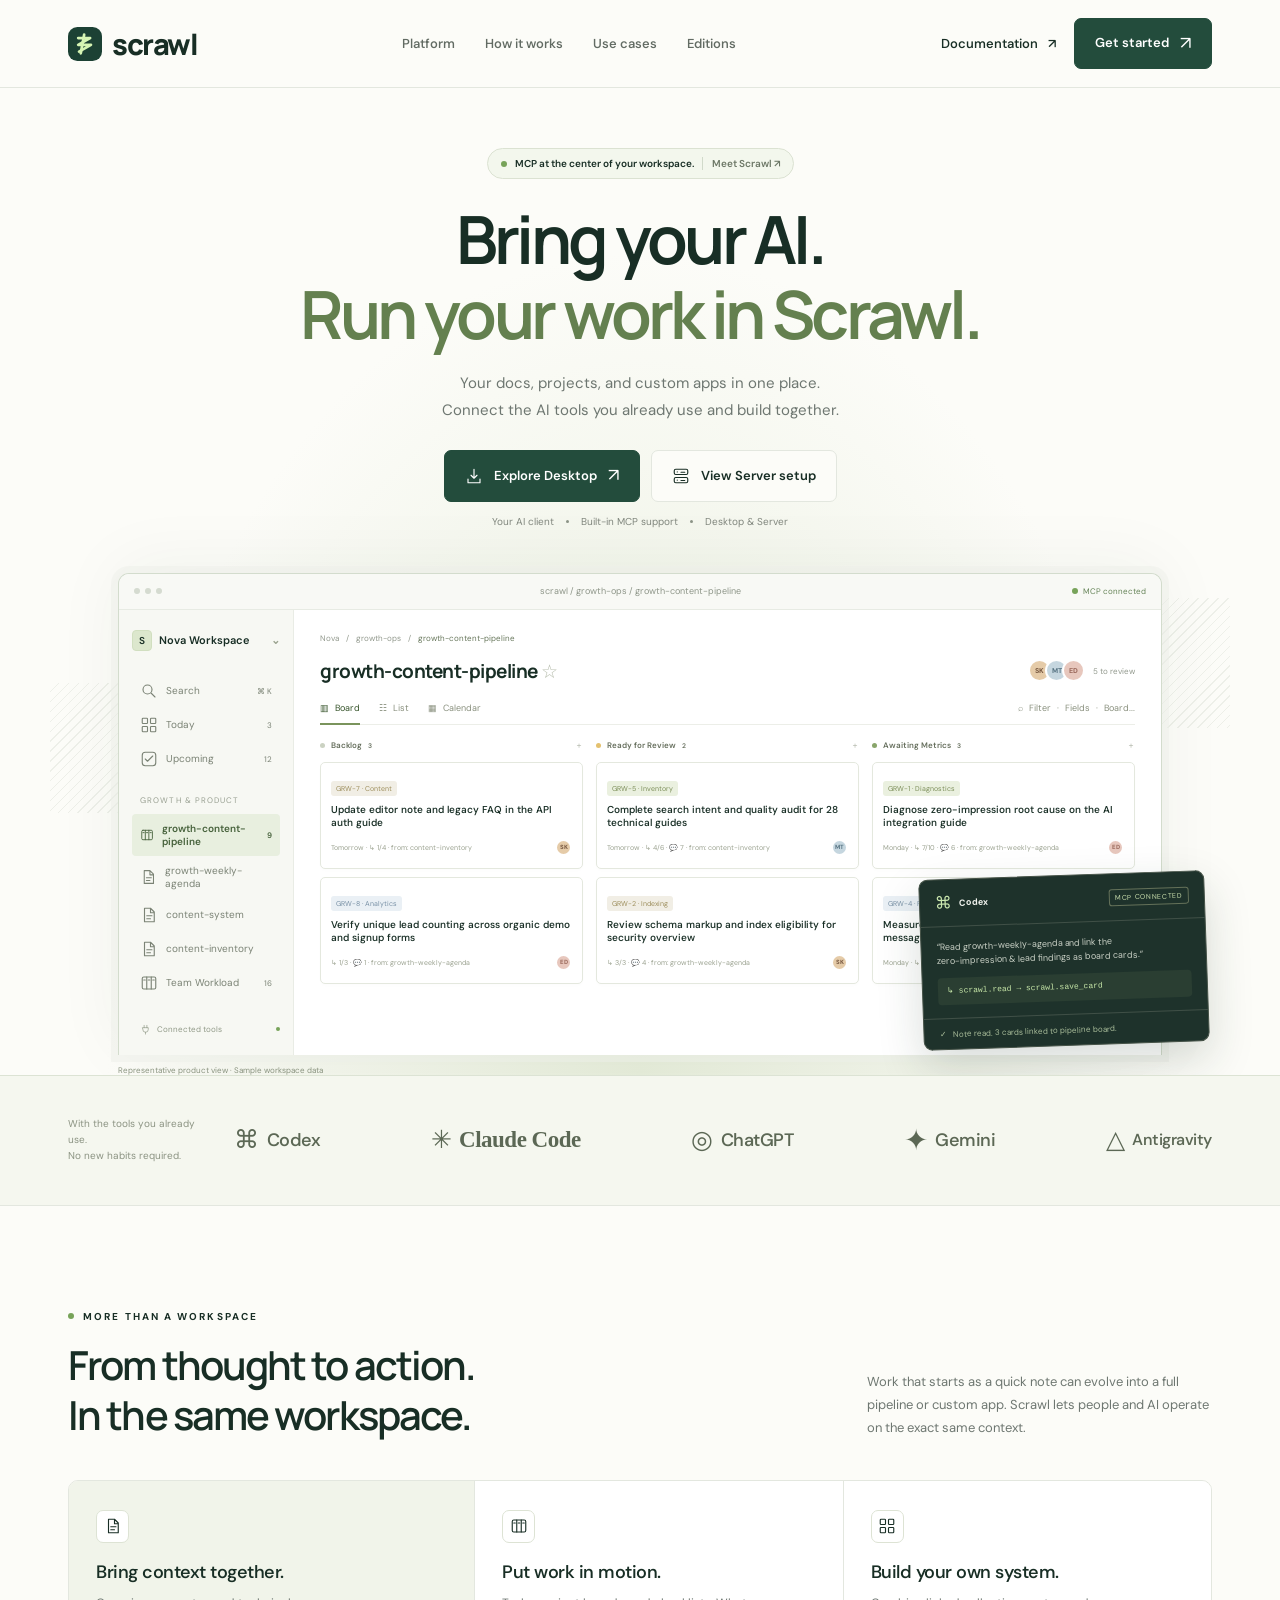
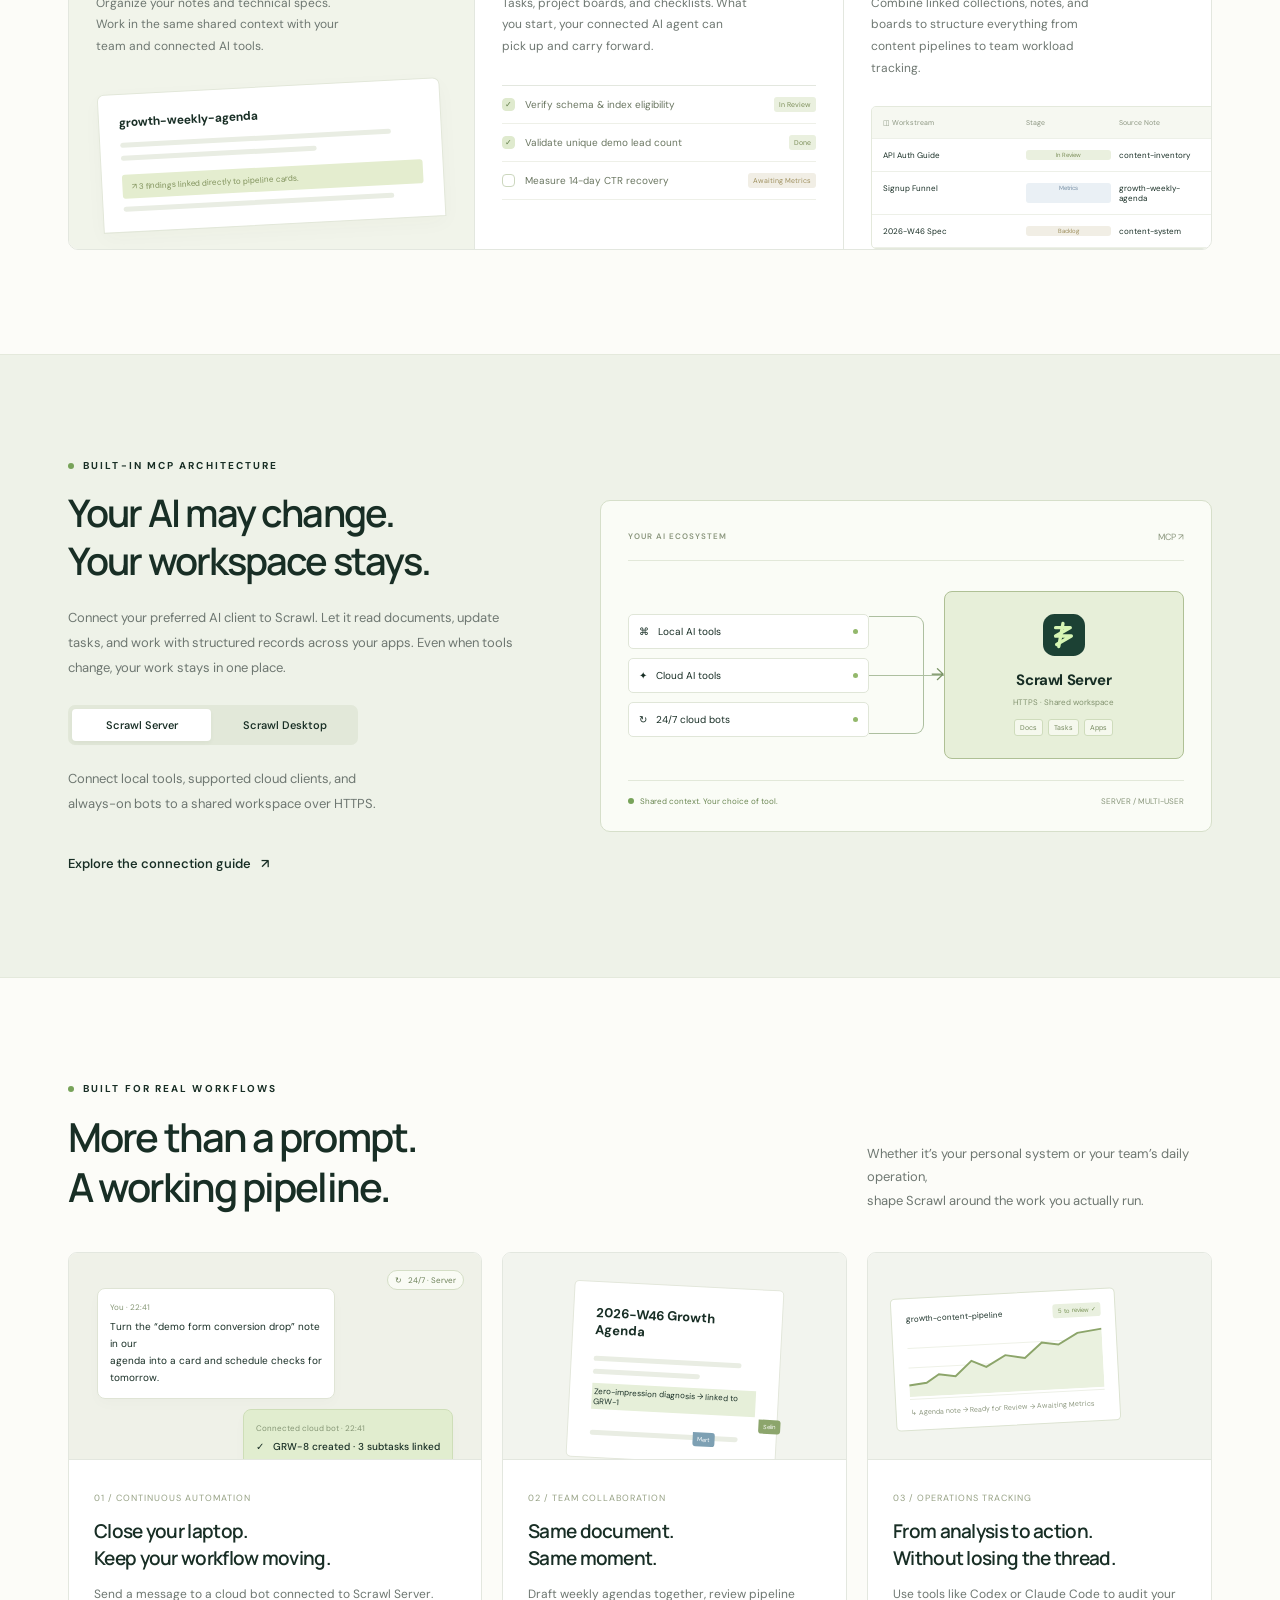
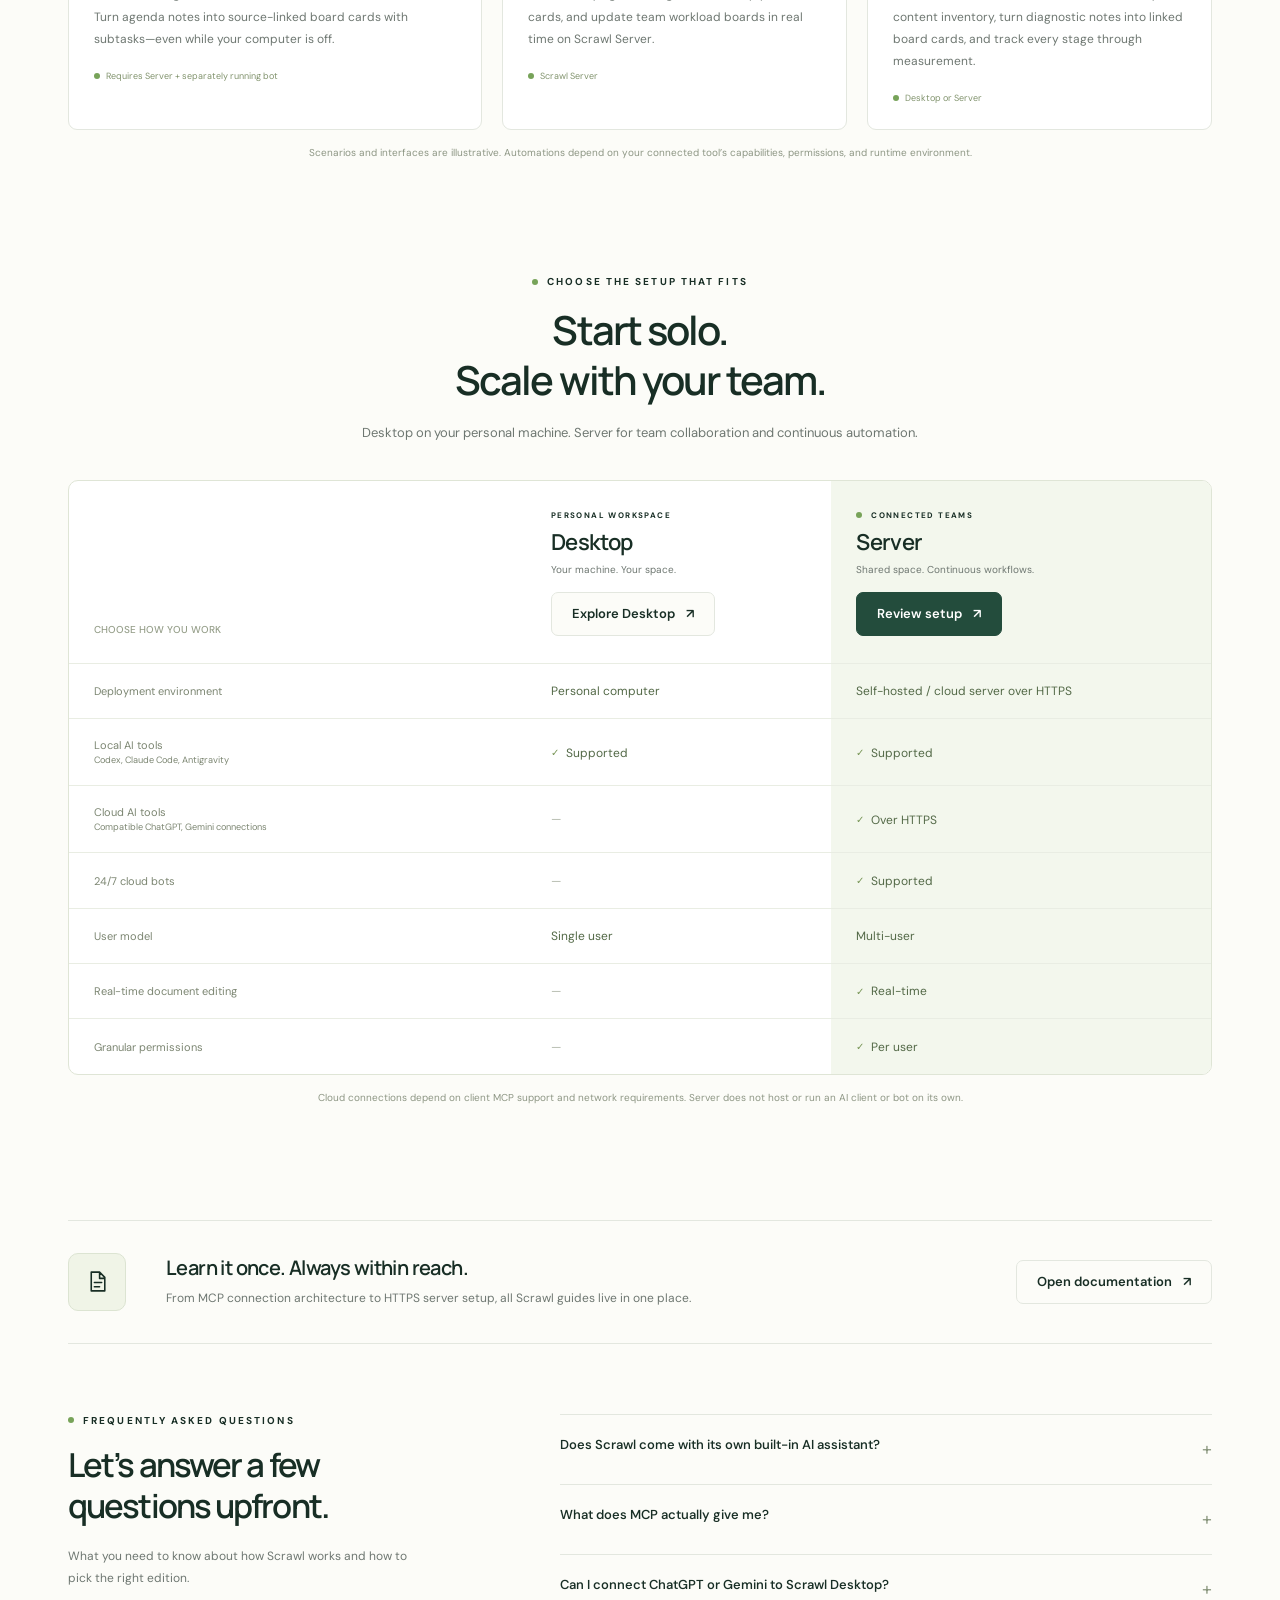
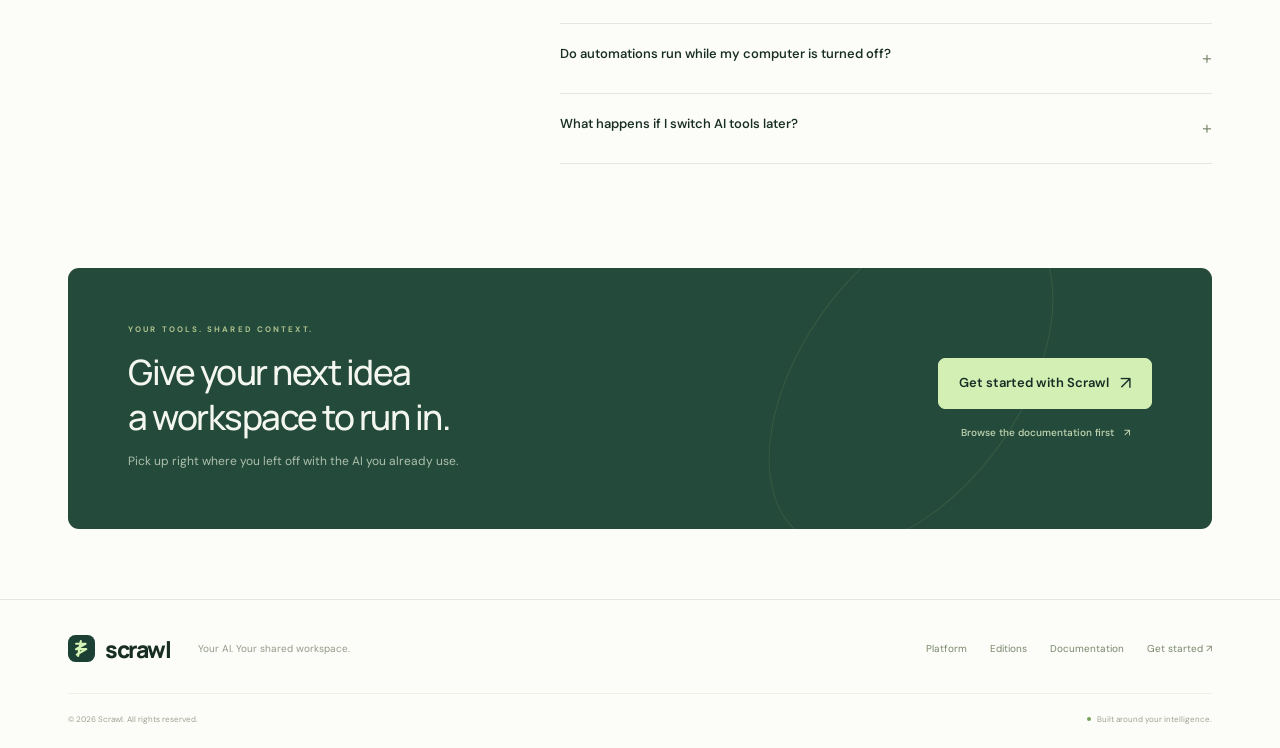
==== commit 83e1191c: "Translate website to English and update product workflow examples" ====
--- a/index.html
+++ b/index.html
@@ -1,17 +1,17 @@
 <!doctype html>
-<html lang="tr"><head><meta charset="utf-8"><meta name="viewport" content="width=device-width, initial-scale=1"><title>Scrawl — Yapay zekânı seç. İşini Scrawl’da yürüt.</title><meta name="description" content="Notlarınızı, görevlerinizi ve uygulamalarınızı kendi yapay zekânızla yönetin. Yerleşik MCP desteğiyle Scrawl Desktop ve Server’ı keşfedin."><meta name="theme-color" content="#234c3c"><meta property="og:title" content="Scrawl — Kendi yapay zekân. Ortak çalışma alanın."><meta property="og:description" content="Dokümanlar, projeler ve uygulamalar. Kullandığınız yapay zekâyla, aynı çalışma alanında."><meta property="og:type" content="website"><meta property="og:locale" content="tr_TR"><meta name="robots" content="noindex,nofollow"><link rel="icon" href="assets/mark.svg" type="image/svg+xml"><link rel="stylesheet" href="assets/style.css"><script src="assets/site.js" defer></script></head>
-<body><a class="skip" href="#main">İçeriğe geç</a>
+<html lang="en"><head><meta charset="utf-8"><meta name="viewport" content="width=device-width, initial-scale=1"><title>Scrawl — Bring your AI. Run your work in Scrawl.</title><meta name="description" content="Manage your docs, tasks, boards, and apps with the AI tools you already use. Explore Scrawl Desktop and Server with built-in MCP support."><meta name="theme-color" content="#234c3c"><meta property="og:title" content="Scrawl — Your AI. Your shared workspace."><meta property="og:description" content="Docs, projects, and apps—working together with the AI you use, in the same workspace."><meta property="og:type" content="website"><meta property="og:locale" content="en_US"><meta name="robots" content="noindex,nofollow"><link rel="icon" href="assets/mark.svg" type="image/svg+xml"><link rel="stylesheet" href="assets/style.css"><script src="assets/site.js" defer></script></head>
+<body><a class="skip" href="#main">Skip to content</a>
 <svg xmlns="http://www.w3.org/2000/svg" style="display:none" aria-hidden="true"><symbol id="doc" viewBox="0 0 24 24"><path d="M14 3H6v18h13V8zM14 3v6h5M9 13h7M9 17h5"/></symbol><symbol id="grid" viewBox="0 0 24 24"><rect x="3" y="3" width="7" height="7" rx="1"/><rect x="14" y="3" width="7" height="7" rx="1"/><rect x="3" y="14" width="7" height="7" rx="1"/><rect x="14" y="14" width="7" height="7" rx="1"/></symbol><symbol id="check" viewBox="0 0 24 24"><rect x="3" y="3" width="18" height="18" rx="4"/><path d="m7 12 3 3 7-7"/></symbol><symbol id="plug" viewBox="0 0 24 24"><path d="M9 3v5m6-5v5M6 8h12v4a6 6 0 0 1-12 0zM12 18v4"/></symbol><symbol id="board" viewBox="0 0 24 24"><rect x="3" y="4" width="18" height="16" rx="2"/><path d="M9 4v16m6-16v16M5 8h2m4 0h2m4 0h2"/></symbol><symbol id="search" viewBox="0 0 24 24"><circle cx="10" cy="10" r="6"/><path d="m15 15 5 5"/></symbol><symbol id="download" viewBox="0 0 24 24"><path d="M12 3v12m-4-4 4 4 4-4M4 16v5h16v-5"/></symbol><symbol id="server" viewBox="0 0 24 24"><rect x="3" y="3" width="18" height="7" rx="2"/><rect x="3" y="14" width="18" height="7" rx="2"/><path d="M7 6.5h.01M7 17.5h.01M12 7h5M12 18h5"/></symbol></svg>
-<header class="header"><nav class="nav wrap" aria-label="Ana gezinme"><a href="index.html" class="brand" aria-label="Scrawl ana sayfa"><img src="assets/mark.svg" alt="" width="34" height="34">scrawl</a><div class="nav-links" id="nav-links"><a href="#platform">Platform</a><a href="#ekosistem">Nasıl çalışır?</a><a href="#kullanim">Kullanım alanları</a><a href="#surumler">Sürümler</a></div><div class="nav-actions"><a class="text-link" href="docs.html">Dokümantasyon <span>↗</span></a><a href="basla.html" class="btn dark">Scrawl ile başla <span class="arrow">↗</span></a><button class="mobile-toggle" aria-label="Menüyü aç" aria-expanded="false" aria-controls="nav-links">☰</button></div></nav></header>
-<main id="main"><section class="hero"><div class="wrap"><div class="pill"><span class="dot"></span> MCP, çalışma alanının merkezinde. <span class="tiny">Scrawl ile tanışın ↗</span></div><h1>Yapay zekânı seç.<br><span class="accent">İşini Scrawl’da yürüt.</span></h1><p class="lead">Dokümanların, projelerin ve uygulamaların tek bir yerde.<br>Kullandığın yapay zekâyı bağla. Birlikte üretmeye başla.</p><div class="hero-cta"><a class="btn dark" href="basla.html#desktop"><svg class="icon"><use href="#download"/></svg>Desktop’ı keşfet <span class="arrow">↗</span></a><a class="btn" href="docs.html#server"><svg class="icon"><use href="#server"/></svg>Server kurulumunu incele</a></div><div class="hero-note"><span>Senin AI aracın</span><i></i><span>Yerleşik MCP desteği</span><i></i><span>Desktop & Server</span></div></div>
-<div class="product-stage"><div class="app-window" aria-label="Scrawl proje panosunun temsili ürün görünümü"><div class="app-bar"><i class="window-dot"></i><i class="window-dot"></i><i class="window-dot"></i><span>scrawl / takım çalışma alanı</span><div class="app-connection"><span class="dot"></span>MCP bağlantısı aktif</div></div><div class="app-layout"><aside class="sidebar"><div class="workspace-name"><span class="initial">S</span> Studio Workspace <span style="margin-left:auto;color:#9aa28e">⌄</span></div><div class="side-row"><svg class="icon"><use href="#search"/></svg>Ara <span class="count">⌘ K</span></div><div class="side-row"><svg class="icon"><use href="#grid"/></svg>Bugün <span class="count">4</span></div><div class="side-label">ÇALIŞMA ALANI</div><div class="side-row"><svg class="icon"><use href="#doc"/></svg>Dokümanlar</div><div class="side-row active"><svg class="icon"><use href="#board"/></svg>Proje panosu <span class="count">12</span></div><div class="side-row"><svg class="icon"><use href="#check"/></svg>Görevler</div><div class="side-row"><svg class="icon"><use href="#grid"/></svg>Uygulamalar</div><div class="side-bottom"><svg class="icon" style="width:11px;height:11px"><use href="#plug"/></svg>Bağlı araçlar <span class="dot" style="width:4px;height:4px;margin-left:auto"></span></div></aside><div class="board"><div class="crumb">Çalışma alanı <span>/</span> Projeler <span>/</span><span style="color:#66765a">Web sitesi lansmanı</span></div><div class="board-head"><h3>Web sitesi lansmanı <span style="color:#b4bbaa;font-weight:400">☆</span></h3><div class="people"><span class="avatar">AK</span><span class="avatar blue">MK</span><span class="avatar pink">ED</span><span>Paylaş ↗</span></div></div><div class="board-tabs"><span class="selected">▥ &nbsp; Pano</span><span>☷ &nbsp; Liste</span><span>▦ &nbsp; Takvim</span><span class="right">⌕ &nbsp; Filtre &nbsp; ···</span></div><div class="kanban"><div><div class="column-title"><i class="dot"></i>Yapılacak <small>3</small><span>＋</span></div><div class="task"><span class="tag">Tasarım</span><h4>Landing page tasarımı</h4><div class="task-bottom"><span>☷ 0/3 &nbsp; ◷ 12 Kas</span><span class="avatar">AK</span></div></div><div class="task"><span class="tag blue">İçerik</span><h4>Ürün metinlerini hazırla</h4><div class="task-bottom"><span>☷ 1/4</span><span class="avatar pink">ED</span></div></div></div><div><div class="column-title"><i class="dot gold"></i>Devam ediyor <small>2</small><span>＋</span></div><div class="task"><span class="tag green">Geliştirme</span><h4>MCP bağlantısını kur</h4><div class="task-bottom"><span>☷ 2/3 &nbsp; ◷ 8 Kas</span><span class="avatar blue">MK</span></div></div><div class="task"><span class="tag">Tasarım</span><h4>Dokümantasyon akışı</h4><div class="task-bottom"><span>☷ 1/2</span><span class="avatar">AK</span></div></div></div><div><div class="column-title"><i class="dot green"></i>Tamamlandı <small>7</small><span>＋</span></div><div class="task"><span class="tag green">Planlama</span><h4>Proje briefini oluştur</h4><div class="task-bottom"><span>✓ 4/4</span><span class="avatar pink">ED</span></div></div></div></div></div></div></div><div class="agent-card"><div class="agent-card-top"><span class="agent-icon">⌘</span><strong>Codex</strong><span>MCP CONNECTED</span></div><div class="agent-message">“Lansman briefini oku, yapılacak işleri<br>proje panosuna ekle.”<code>↳ scrawl.read → scrawl.save_card</code></div><div class="agent-done"><span>✓</span> Brief okundu. Görevler panoya eklendi.</div></div><div class="stage-caption">Temsili ürün görünümü · Örnek veriler</div></div></section>
-<section class="ecosystem" aria-label="MCP ile bağlantı ekosistemi"><div class="wrap"><p class="ecosystem-label">Zaten kullandığın araçlarla.<br>Yeni bir alışkanlık gerekmeden.</p><div class="tool-logos"><span class="tool-logo"><span class="symbol">⌘</span>Codex</span><span class="tool-logo claude"><span class="symbol">✳</span>Claude Code</span><span class="tool-logo"><span class="symbol">◎</span>ChatGPT</span><span class="tool-logo gemini"><span class="symbol">✦</span>Gemini</span><span class="tool-logo antigravity"><span class="symbol">△</span>Antigravity</span></div></div></section>
-<section id="platform" class="section"><div class="wrap"><div class="section-head"><div><div class="eyebrow"><span class="dot"></span>BİR ÇALIŞMA ALANINDAN DAHA FAZLASI</div><h2>Düşünceden eyleme.<br>Aynı çalışma alanında.</h2></div><p class="section-intro">Not almakla başlayan iş, bir projeye ya da uygulamaya dönüşebilir. Scrawl, insanlarla yapay zekânın aynı bilgi üzerinde çalışmasını sağlar.</p></div><div class="product-grid"><article class="feature"><div class="feature-icon"><svg class="icon"><use href="#doc"/></svg></div><h3>Bilgiyi bir araya getir.</h3><p>Notlarını ve dokümanlarını düzenle. Ekibinle ve bağlı AI araçlarınla aynı bağlamda çalış.</p><div class="mini-doc" aria-hidden="true"><strong>Bir sonraki büyük fikir.</strong><div class="doc-line"></div><div class="doc-line short"></div><div class="doc-highlight">↗ Fikirden proje briefine, tek bir yerde.</div><div class="doc-line"></div></div></article><article class="feature"><div class="feature-icon"><svg class="icon"><use href="#board"/></svg></div><h3>İşi harekete geçir.</h3><p>Görevler, proje panoları ve alt işler. Senin başlattığını, bağlı AI aracın devam ettirebilsin.</p><div class="mini-tasks" aria-hidden="true"><div class="mini-task"><span class="check done">✓</span>Briefi gözden geçir <span class="tag green">Tamamlandı</span></div><div class="mini-task"><span class="check done">✓</span>Görevleri oluştur <span class="tag green">Tamamlandı</span></div><div class="mini-task"><span class="check"></span>Lansmanı planla <span class="tag">Devam ediyor</span></div></div></article><article class="feature"><div class="feature-icon"><svg class="icon"><use href="#grid"/></svg></div><h3>Kendi sistemini oluştur.</h3><p>İlişkili koleksiyonlar ve uygulama şablonlarıyla CRM’den bütçeye, işine uyan bir düzen kur.</p><div class="mini-table" aria-hidden="true"><div><span>◫ Müşteri</span><span>Durum</span><span>Sonraki adım</span></div><div><span>Acme Studio</span><span class="tag green">Görüşüldü</span><span>Teklif gönder</span></div><div><span>North Labs</span><span class="tag blue">Demo</span><span>Notları paylaş</span></div><div><span>Forma</span><span class="tag">Yeni</span><span>Görüşme planla</span></div></div></article></div></div></section>
-<section id="ekosistem" class="section connection-section"><div class="wrap connection-layout"><div class="connection-copy"><div class="eyebrow"><span class="dot"></span>YERLEŞİK MCP MİMARİSİ</div><h2>Yapay zekân değişebilir.<br>Çalışma alanın kalır.</h2><p>Scrawl’a kendi AI aracını bağla. Dokümanlarını okuyabilsin, görevlerini güncelleyebilsin, uygulamalarındaki kayıtlarla çalışabilsin. Araçlar değişse de işin aynı yerde devam etsin.</p><div class="mode-switch" role="tablist" aria-label="Bağlantı mimarisi"><button id="server-tab" type="button" role="tab" aria-selected="true" aria-controls="connection-panel" data-mode="server">Scrawl Server</button><button id="desktop-tab" type="button" role="tab" aria-selected="false" aria-controls="connection-panel" data-mode="desktop" tabindex="-1">Scrawl Desktop</button></div><p class="connection-note" id="mode-note" aria-live="polite">HTTPS üzerinden lokal araçlarını, desteklenen bulut istemcilerini ve sürekli çalışan botlarını ortak çalışma alanına bağla.</p><a href="docs.html#baglanti" class="text-link">Bağlantı rehberini keşfet <span>↗</span></a></div><div class="diagram" id="connection-panel" role="tabpanel" aria-labelledby="server-tab"><div class="diagram-top"><span class="diagram-label">SENİN AI EKOSİSTEMİN</span><span>MCP ↗</span></div><div class="diagram-network"><div class="clients"><div class="client-node">⌘ &nbsp; Lokal AI araçları <span class="status-dot"></span></div><div class="client-node cloud-node">✦ &nbsp; Bulut AI araçları <span class="status-dot"></span></div><div class="client-node cloud-node">↻ &nbsp; 7/24 bulut botları <span class="status-dot"></span></div></div><div class="routes" aria-hidden="true"><span class="middle-route"></span></div><div class="scrawl-node"><img src="assets/mark.svg" width="42" height="42" alt=""><strong id="node-title">Scrawl Server</strong><small id="node-subtitle">HTTPS · Ortak çalışma alanı</small><div class="node-tags"><span>Dokümanlar</span><span>Görevler</span><span>Uygulamalar</span></div></div></div><div class="diagram-bottom"><span id="diagram-status" class="connected"><i class="dot"></i>Bağlam ortak. Araç seçimi senin.</span><span id="diagram-badge">SERVER / ÇOKLU KULLANICI</span></div></div></div></section>
-<section id="kullanim" class="section"><div class="wrap"><div class="section-head"><div><div class="eyebrow"><span class="dot"></span>GERÇEK HAYATA BAĞLAN</div><h2>Bir prompt’tan fazlası.<br>İşleyen bir iş akışı.</h2></div><p class="section-intro">İster kişisel düzenin, ister ekibinin operasyonu.<br>Scrawl’ı yaptığın işe göre şekillendir.</p></div><div class="cases"><article class="case"><div class="case-art spending" aria-label="Örnek harcama kaydı senaryosu"><span class="time-pill">↻ &nbsp; 7/24 · Server</span><div class="chat-bubble"><span class="sender">Sen · 22:41</span>Az önce pizza aldım, 500 lira tuttu.<br>Bunu Scrawl’a işle.</div><div class="chat-bubble reply"><span class="sender">Bağlı bulut botun · 22:41</span><strong>✓ &nbsp; 500 ₺, Yeme–İçme kategorisine eklendi.</strong></div></div><div class="case-body"><span class="case-num">01 / KESİNTİSİZ OTOMASYON</span><h3>Sen bilgisayarını kapat.<br>İş akışın devam etsin.</h3><p>Sunucuda çalışan Scrawl’a bağlı bulut botuna mesaj gönder. Harcaman, bilgisayarın ve sohbet ekranın kapalıyken de kayıt altına alınabilsin.</p><div class="case-foot"><span class="dot"></span>Server + ayrı çalışan bot gerektirir</div></div></article><article class="case"><div class="case-art" aria-label="Temsili ortak doküman düzenleme"><div class="collab-doc"><strong>Birlikte daha iyi.</strong><div class="doc-line"></div><div class="doc-line short"></div><div class="collab-highlight">Bir fikir, üç farklı bakış açısı.<span class="cursor-label">Ayşe</span><span class="cursor-label blue">Mert</span></div><div class="doc-line" style="margin-top:21px"></div></div></div><div class="case-body"><span class="case-num">02 / EKİP İŞBİRLİĞİ</span><h3>Aynı doküman.<br>Aynı anda.</h3><p>Birlikte yazın, düzenleyin, ilerleyin. Server sürümünde ekibinizin değişikliklerini aynı dokümanda anlık görün.</p><div class="case-foot"><span class="dot"></span>Scrawl Server</div></div></article><article class="case"><div class="case-art" aria-label="Temsili SEO takip uygulaması"><div class="seo-panel"><header>SEO operasyonu <span>Güncellendi ✓</span></header><svg class="sparkline" viewBox="0 0 200 60" fill="none" aria-hidden="true"><path d="M0 52H200M0 32H200M0 12H200" stroke="#eef1e7"/><path d="m0 50 18-2 13-8 17 3 17-15 15 7 20-11 20 4 18-15 17 3 20-11 25-3v60H0Z" fill="#eaf1df"/><path d="m0 50 18-2 13-8 17 3 17-15 15 7 20-11 20 4 18-15 17 3 20-11 25-3" stroke="#8ca56a" stroke-width="2"/></svg><footer>↳ Analiz notu → Aksiyonlar → Proje panosu</footer></div></div><div class="case-body"><span class="case-num">03 / OPERASYON TAKİBİ</span><h3>Analizden aksiyona.<br>Takibi kaybetmeden.</h3><p>Codex gibi araçlarını kullanarak SEO analizlerini notlara, aksiyonlarını görev ve panolara dönüştür. Sürecin hafızası Scrawl’da kalsın.</p><div class="case-foot"><span class="dot"></span>Desktop veya Server</div></div></article></div><p class="table-note">Senaryolar ve arayüzler örnek amaçlıdır. Otomasyonlar bağlı aracın yeteneklerine, yetkilerine ve çalıştığı ortama bağlıdır.</p></div></section>
-<section class="section comparison-section" id="surumler"><div class="wrap"><div class="compare-head"><div class="eyebrow"><span class="dot"></span>İŞİNE UYAN KURULUMU SEÇ</div><h2>Tek başına başla.<br>Ekibinle birlikte büyüt.</h2><p>Kişisel bilgisayarında Desktop. Ekip çalışması ve sürekli otomasyon için Server.</p></div><div class="table-shell"><table><caption class="hidden">Scrawl Desktop ve Server özellik karşılaştırması</caption><thead><tr><th scope="col">ÇALIŞMA ŞEKLİNİ SEÇ</th><th scope="col"><div class="eyebrow">KİŞİSEL ÇALIŞMA</div><h3>Desktop</h3><p>Senin bilgisayarın. Senin alanın.</p><a href="basla.html#desktop" class="btn">Desktop’ı keşfet <span>↗</span></a></th><th scope="col"><div class="eyebrow"><span class="dot"></span>BAĞLI EKİPLER</div><h3>Server</h3><p>Ortak alan. Kesintisiz iş akışları.</p><a href="docs.html#server" class="btn dark">Kurulumu incele <span>↗</span></a></th></tr></thead><tbody><tr><td>Kurulum ortamı</td><td>Kişisel bilgisayar</td><td>HTTPS üzerinden sunucu</td></tr><tr><td>Lokal AI araçları<br><small>Codex, Claude Code, Antigravity</small></td><td><span class="yes">Desteklenir</span></td><td><span class="yes">Desteklenir</span></td></tr><tr><td>Bulut AI araçları<br><small>Uyumlu ChatGPT, Gemini bağlantıları</small></td><td><span class="no">—</span></td><td><span class="yes">HTTPS üzerinden</span></td></tr><tr><td>7/24 bulut botları</td><td><span class="no">—</span></td><td><span class="yes">Desteklenir</span></td></tr><tr><td>Kullanıcı modeli</td><td>Bireysel</td><td>Çoklu kullanıcı</td></tr><tr><td>Eşzamanlı doküman düzenleme</td><td><span class="no">—</span></td><td><span class="yes">Gerçek zamanlı</span></td></tr><tr><td>Gelişmiş yetkilendirme</td><td><span class="no">—</span></td><td><span class="yes">Kullanıcı bazında</span></td></tr></tbody></table></div><p class="table-note">Bulut bağlantıları, istemcinin MCP desteğine ve bağlantı koşullarına bağlıdır. Server tek başına bir AI aracı ya da bot çalıştırmaz.</p></div></section>
-<div class="wrap"><div class="docs-callout"><div class="docs-symbol"><svg class="icon" style="width:25px;height:25px"><use href="#doc"/></svg></div><div><h3>Bir kez öğren. Her zaman elinin altında.</h3><p>Bağlantı mantığından sunucu kurulumuna, Scrawl rehberleri tek bir adreste.</p></div><a href="docs.html" class="btn">Dokümantasyonu aç <span>↗</span></a></div></div>
-<section class="section faq-section"><div class="wrap faq-layout"><div><div class="eyebrow"><span class="dot"></span>MERAK EDİLENLER</div><h2>Birkaç soruyu<br>şimdiden yanıtlayalım.</h2><p class="section-intro">Scrawl’ın çalışma şeklini ve doğru sürümü seçmek için bilmen gerekenler.</p></div><div class="faq"><details><summary>Scrawl’ın içinde bir AI asistanı var mı?</summary><p>Scrawl’ın yaklaşımı, kullandığın AI aracını MCP üzerinden çalışma alanına bağlamaktır. AI modelini ve aracını sen seçersin; dokümanlar, görevler ve uygulamalar Scrawl’da tutulur.</p></details><details><summary>MCP bana ne kazandırır?</summary><p>MCP, uyumlu AI araçlarının Scrawl’daki notları, görevleri, panoları ve koleksiyonları araç çağrılarıyla okuyup güncelleyebilmesini sağlar. Böylece bağlamı her seferinde farklı sohbetlere kopyalamadan aynı çalışma alanında ilerleyebilirsin.</p></details><details><summary>ChatGPT veya Gemini’yi Desktop’a bağlayabilir miyim?</summary><p>Bu briefteki doğrudan bağlantı modelinde bulut istemcileri için HTTPS üzerinden erişilebilen Scrawl Server gerekir. Bulut araçlarının bağlantı desteği ürün, plan ve sürüme göre değişebilir. Scrawl Desktop’a lokal MCP araçlarınla bağlanabilirsin.</p></details><details><summary>Bilgisayarım kapalıyken otomasyonlar çalışır mı?</summary><p>Scrawl Server erişilebilir kaldığında ve bağlı bot ayrı bir bulut ortamında çalışmayı sürdürdüğünde evet. Zamanlama ve işlemi tetikleme, bağlı botun veya otomasyon altyapının sorumluluğundadır.</p></details><details><summary>AI aracı değiştirdiğimde ne olur?</summary><p>Çalışma alanındaki içerik Scrawl’da kalır. Yeni aracın MCP uyumluluğunu ve erişim yetkilerini yapılandırarak aynı notlar, görevler ve kayıtlarla çalışabilirsin. Önceki aracındaki sohbet geçmişi otomatik olarak taşınmaz.</p></details></div></div></section>
-<section class="cta-section"><div class="wrap"><div class="cta-box"><div><div class="eyebrow">SENİN ARAÇLARIN. ORTAK BAĞLAM.</div><h2>Bir sonraki fikrine<br>çalışacak bir alan aç.</h2><p>Kullandığın yapay zekâyla, kaldığın yerden devam et.</p></div><div class="cta-actions"><a class="btn lime" href="basla.html">Scrawl ile başla <span class="arrow">↗</span></a><a class="text-link" href="docs.html">Önce dokümantasyona göz at <span>↗</span></a></div></div></div></section></main>
-<footer class="footer"><div class="wrap"><div class="footer-main"><a href="index.html" class="brand"><img src="assets/mark.svg" width="27" height="27" alt="">scrawl</a><span class="footer-tagline">Kendi yapay zekân. Ortak çalışma alanın.</span><div class="footer-links"><a href="#platform">Platform</a><a href="#surumler">Sürümler</a><a href="docs.html">Dokümantasyon</a><a href="basla.html">Başla ↗</a></div></div><div class="footer-bottom"><span>© 2026 Scrawl. Tüm hakları saklıdır.</span><span class="status"><span class="dot" style="width:4px;height:4px"></span>Built around your intelligence.</span></div></div></footer>
+<header class="header"><nav class="nav wrap" aria-label="Main navigation"><a href="index.html" class="brand" aria-label="Scrawl home"><img src="assets/mark.svg" alt="" width="34" height="34">scrawl</a><div class="nav-links" id="nav-links"><a href="#platform">Platform</a><a href="#ecosystem">How it works</a><a href="#use-cases">Use cases</a><a href="#editions">Editions</a></div><div class="nav-actions"><a class="text-link" href="docs.html">Documentation <span>↗</span></a><a href="start.html" class="btn dark">Get started <span class="arrow">↗</span></a><button class="mobile-toggle" aria-label="Open menu" aria-expanded="false" aria-controls="nav-links">☰</button></div></nav></header>
+<main id="main"><section class="hero"><div class="wrap"><div class="pill"><span class="dot"></span> MCP at the center of your workspace. <span class="tiny">Meet Scrawl ↗</span></div><h1>Bring your AI.<br><span class="accent">Run your work in Scrawl.</span></h1><p class="lead">Your docs, projects, and custom apps in one place.<br>Connect the AI tools you already use and build together.</p><div class="hero-cta"><a class="btn dark" href="start.html#desktop"><svg class="icon"><use href="#download"/></svg>Explore Desktop <span class="arrow">↗</span></a><a class="btn" href="docs.html#server"><svg class="icon"><use href="#server"/></svg>View Server setup</a></div><div class="hero-note"><span>Your AI client</span><i></i><span>Built-in MCP support</span><i></i><span>Desktop &amp; Server</span></div></div>
+<div class="product-stage"><div class="app-window" aria-label="Representative product view of a Scrawl project board"><div class="app-bar"><i class="window-dot"></i><i class="window-dot"></i><i class="window-dot"></i><span>scrawl / growth-ops / growth-content-pipeline</span><div class="app-connection"><span class="dot"></span>MCP connected</div></div><div class="app-layout"><aside class="sidebar"><div class="workspace-name"><span class="initial">S</span> Nova Workspace <span style="margin-left:auto;color:#9aa28e">⌄</span></div><div class="side-row"><svg class="icon"><use href="#search"/></svg>Search <span class="count">⌘ K</span></div><div class="side-row"><svg class="icon"><use href="#grid"/></svg>Today <span class="count">3</span></div><div class="side-row"><svg class="icon"><use href="#check"/></svg>Upcoming <span class="count">12</span></div><div class="side-label">GROWTH &amp; PRODUCT</div><div class="side-row active"><svg class="icon"><use href="#board"/></svg>growth-content-pipeline <span class="count">9</span></div><div class="side-row"><svg class="icon"><use href="#doc"/></svg>growth-weekly-agenda</div><div class="side-row"><svg class="icon"><use href="#doc"/></svg>content-system</div><div class="side-row"><svg class="icon"><use href="#doc"/></svg>content-inventory</div><div class="side-row"><svg class="icon"><use href="#board"/></svg>Team Workload <span class="count">16</span></div><div class="side-bottom"><svg class="icon" style="width:11px;height:11px"><use href="#plug"/></svg>Connected tools <span class="dot" style="width:4px;height:4px;margin-left:auto"></span></div></aside><div class="board"><div class="crumb">Nova <span>/</span> growth-ops <span>/</span><span style="color:#66765a">growth-content-pipeline</span></div><div class="board-head"><h3>growth-content-pipeline <span style="color:#b4bbaa;font-weight:400">☆</span></h3><div class="people"><span class="avatar">SK</span><span class="avatar blue">MT</span><span class="avatar pink">ED</span><span>5 to review</span></div></div><div class="board-tabs"><span class="selected">▥ &nbsp; Board</span><span>☷ &nbsp; List</span><span>▦ &nbsp; Calendar</span><span class="right">⌕ &nbsp; Filter &nbsp; · &nbsp; Fields &nbsp; · &nbsp; Board...</span></div><div class="kanban"><div><div class="column-title"><i class="dot"></i>Backlog <small>3</small><span>＋</span></div><div class="task"><span class="tag">GRW-7 · Content</span><h4>Update editor note and legacy FAQ in the API auth guide</h4><div class="task-bottom"><span>Tomorrow · ↳ 1/4 · from: content-inventory</span><span class="avatar">SK</span></div></div><div class="task"><span class="tag blue">GRW-8 · Analytics</span><h4>Verify unique lead counting across organic demo and signup forms</h4><div class="task-bottom"><span>↳ 1/3 · 💬 1 · from: growth-weekly-agenda</span><span class="avatar pink">ED</span></div></div></div><div><div class="column-title"><i class="dot gold"></i>Ready for Review <small>2</small><span>＋</span></div><div class="task"><span class="tag green">GRW-5 · Inventory</span><h4>Complete search intent and quality audit for 28 technical guides</h4><div class="task-bottom"><span>Tomorrow · ↳ 4/6 · 💬 7 · from: content-inventory</span><span class="avatar blue">MT</span></div></div><div class="task"><span class="tag">GRW-2 · Indexing</span><h4>Review schema markup and index eligibility for security overview</h4><div class="task-bottom"><span>↳ 3/3 · 💬 4 · from: growth-weekly-agenda</span><span class="avatar">SK</span></div></div></div><div><div class="column-title"><i class="dot green"></i>Awaiting Metrics <small>3</small><span>＋</span></div><div class="task"><span class="tag green">GRW-1 · Diagnostics</span><h4>Diagnose zero-impression root cause on the AI integration guide</h4><div class="task-bottom"><span>Monday · ↳ 7/10 · 💬 6 · from: growth-weekly-agenda</span><span class="avatar pink">ED</span></div></div><div class="task"><span class="tag blue">GRW-4 · Performance</span><h4>Measure homepage CTR recovery after hero messaging update</h4><div class="task-bottom"><span>Monday · ↳ 3/3 · 💬 2 · from: content-system</span><span class="avatar blue">MT</span></div></div></div></div></div></div></div><div class="agent-card"><div class="agent-card-top"><span class="agent-icon">⌘</span><strong>Codex</strong><span>MCP CONNECTED</span></div><div class="agent-message">“Read growth-weekly-agenda and link the<br>zero-impression &amp; lead findings as board cards.”<code>↳ scrawl.read → scrawl.save_card</code></div><div class="agent-done"><span>✓</span> Note read. 3 cards linked to pipeline board.</div></div><div class="stage-caption">Representative product view · Sample workspace data</div></div></section>
+<section class="ecosystem" aria-label="MCP connection ecosystem"><div class="wrap"><p class="ecosystem-label">With the tools you already use.<br>No new habits required.</p><div class="tool-logos"><span class="tool-logo"><span class="symbol">⌘</span>Codex</span><span class="tool-logo claude"><span class="symbol">✳</span>Claude Code</span><span class="tool-logo"><span class="symbol">◎</span>ChatGPT</span><span class="tool-logo gemini"><span class="symbol">✦</span>Gemini</span><span class="tool-logo antigravity"><span class="symbol">△</span>Antigravity</span></div></div></section>
+<section id="platform" class="section"><div class="wrap"><div class="section-head"><div><div class="eyebrow"><span class="dot"></span>MORE THAN A WORKSPACE</div><h2>From thought to action.<br>In the same workspace.</h2></div><p class="section-intro">Work that starts as a quick note can evolve into a full pipeline or custom app. Scrawl lets people and AI operate on the exact same context.</p></div><div class="product-grid"><article class="feature"><div class="feature-icon"><svg class="icon"><use href="#doc"/></svg></div><h3>Bring context together.</h3><p>Organize your notes and technical specs. Work in the same shared context with your team and connected AI tools.</p><div class="mini-doc" aria-hidden="true"><strong>growth-weekly-agenda</strong><div class="doc-line"></div><div class="doc-line short"></div><div class="doc-highlight">↗ 3 findings linked directly to pipeline cards.</div><div class="doc-line"></div></div></article><article class="feature"><div class="feature-icon"><svg class="icon"><use href="#board"/></svg></div><h3>Put work in motion.</h3><p>Tasks, project boards, and checklists. What you start, your connected AI agent can pick up and carry forward.</p><div class="mini-tasks" aria-hidden="true"><div class="mini-task"><span class="check done">✓</span>Verify schema &amp; index eligibility <span class="tag green">In Review</span></div><div class="mini-task"><span class="check done">✓</span>Validate unique demo lead count <span class="tag green">Done</span></div><div class="mini-task"><span class="check"></span>Measure 14-day CTR recovery <span class="tag">Awaiting Metrics</span></div></div></article><article class="feature"><div class="feature-icon"><svg class="icon"><use href="#grid"/></svg></div><h3>Build your own system.</h3><p>Combine linked collections, notes, and boards to structure everything from content pipelines to team workload tracking.</p><div class="mini-table" aria-hidden="true"><div><span>◫ Workstream</span><span>Stage</span><span>Source Note</span></div><div><span>API Auth Guide</span><span class="tag green">In Review</span><span>content-inventory</span></div><div><span>Signup Funnel</span><span class="tag blue">Metrics</span><span>growth-weekly-agenda</span></div><div><span>2026-W46 Spec</span><span class="tag">Backlog</span><span>content-system</span></div></div></article></div></div></section>
+<section id="ecosystem" class="section connection-section"><div class="wrap connection-layout"><div class="connection-copy"><div class="eyebrow"><span class="dot"></span>BUILT-IN MCP ARCHITECTURE</div><h2>Your AI may change.<br>Your workspace stays.</h2><p>Connect your preferred AI client to Scrawl. Let it read documents, update tasks, and work with structured records across your apps. Even when tools change, your work stays in one place.</p><div class="mode-switch" role="tablist" aria-label="Connection architecture"><button id="server-tab" type="button" role="tab" aria-selected="true" aria-controls="connection-panel" data-mode="server">Scrawl Server</button><button id="desktop-tab" type="button" role="tab" aria-selected="false" aria-controls="connection-panel" data-mode="desktop" tabindex="-1">Scrawl Desktop</button></div><p class="connection-note" id="mode-note" aria-live="polite">Connect local tools, supported cloud clients, and always-on bots to a shared workspace over HTTPS.</p><a href="docs.html#connection" class="text-link">Explore the connection guide <span>↗</span></a></div><div class="diagram" id="connection-panel" role="tabpanel" aria-labelledby="server-tab"><div class="diagram-top"><span class="diagram-label">YOUR AI ECOSYSTEM</span><span>MCP ↗</span></div><div class="diagram-network"><div class="clients"><div class="client-node">⌘ &nbsp; Local AI tools <span class="status-dot"></span></div><div class="client-node cloud-node">✦ &nbsp; Cloud AI tools <span class="status-dot"></span></div><div class="client-node cloud-node">↻ &nbsp; 24/7 cloud bots <span class="status-dot"></span></div></div><div class="routes" aria-hidden="true"><span class="middle-route"></span></div><div class="scrawl-node"><img src="assets/mark.svg" width="42" height="42" alt=""><strong id="node-title">Scrawl Server</strong><small id="node-subtitle">HTTPS · Shared workspace</small><div class="node-tags"><span>Docs</span><span>Tasks</span><span>Apps</span></div></div></div><div class="diagram-bottom"><span id="diagram-status" class="connected"><i class="dot"></i>Shared context. Your choice of tool.</span><span id="diagram-badge">SERVER / MULTI-USER</span></div></div></div></section>
+<section id="use-cases" class="section"><div class="wrap"><div class="section-head"><div><div class="eyebrow"><span class="dot"></span>BUILT FOR REAL WORKFLOWS</div><h2>More than a prompt.<br>A working pipeline.</h2></div><p class="section-intro">Whether it’s your personal system or your team’s daily operation,<br>shape Scrawl around the work you actually run.</p></div><div class="cases"><article class="case"><div class="case-art spending" aria-label="Sample agenda-to-board automation scenario"><span class="time-pill">↻ &nbsp; 24/7 · Server</span><div class="chat-bubble"><span class="sender">You · 22:41</span>Turn the “demo form conversion drop” note in our<br>agenda into a card and schedule checks for tomorrow.</div><div class="chat-bubble reply"><span class="sender">Connected cloud bot · 22:41</span><strong>✓ &nbsp; GRW-8 created · 3 subtasks linked from growth-weekly-agenda.</strong></div></div><div class="case-body"><span class="case-num">01 / CONTINUOUS AUTOMATION</span><h3>Close your laptop.<br>Keep your workflow moving.</h3><p>Send a message to a cloud bot connected to Scrawl Server. Turn agenda notes into source-linked board cards with subtasks—even while your computer is off.</p><div class="case-foot"><span class="dot"></span>Requires Server + separately running bot</div></div></article><article class="case"><div class="case-art" aria-label="Representative real-time document collaboration"><div class="collab-doc"><strong>2026-W46 Growth Agenda</strong><div class="doc-line"></div><div class="doc-line short"></div><div class="collab-highlight">Zero-impression diagnosis → linked to GRW-1<span class="cursor-label">Selin</span><span class="cursor-label blue">Mert</span></div><div class="doc-line" style="margin-top:21px"></div></div></div><div class="case-body"><span class="case-num">02 / TEAM COLLABORATION</span><h3>Same document.<br>Same moment.</h3><p>Draft weekly agendas together, review pipeline cards, and update team workload boards in real time on Scrawl Server.</p><div class="case-foot"><span class="dot"></span>Scrawl Server</div></div></article><article class="case"><div class="case-art" aria-label="Representative content and SEO pipeline tracking"><div class="seo-panel"><header>growth-content-pipeline <span>5 to review ✓</span></header><svg class="sparkline" viewBox="0 0 200 60" fill="none" aria-hidden="true"><path d="M0 52H200M0 32H200M0 12H200" stroke="#eef1e7"/><path d="m0 50 18-2 13-8 17 3 17-15 15 7 20-11 20 4 18-15 17 3 20-11 25-3v60H0Z" fill="#eaf1df"/><path d="m0 50 18-2 13-8 17 3 17-15 15 7 20-11 20 4 18-15 17 3 20-11 25-3" stroke="#8ca56a" stroke-width="2"/></svg><footer>↳ Agenda note → Ready for Review → Awaiting Metrics</footer></div></div><div class="case-body"><span class="case-num">03 / OPERATIONS TRACKING</span><h3>From analysis to action.<br>Without losing the thread.</h3><p>Use tools like Codex or Claude Code to audit your content inventory, turn diagnostic notes into linked board cards, and track every stage through measurement.</p><div class="case-foot"><span class="dot"></span>Desktop or Server</div></div></article></div><p class="table-note">Scenarios and interfaces are illustrative. Automations depend on your connected tool’s capabilities, permissions, and runtime environment.</p></div></section>
+<section class="section comparison-section" id="editions"><div class="wrap"><div class="compare-head"><div class="eyebrow"><span class="dot"></span>CHOOSE THE SETUP THAT FITS</div><h2>Start solo.<br>Scale with your team.</h2><p>Desktop on your personal machine. Server for team collaboration and continuous automation.</p></div><div class="table-shell"><table><caption class="hidden">Scrawl Desktop and Server feature comparison</caption><thead><tr><th scope="col">CHOOSE HOW YOU WORK</th><th scope="col"><div class="eyebrow">PERSONAL WORKSPACE</div><h3>Desktop</h3><p>Your machine. Your space.</p><a href="start.html#desktop" class="btn">Explore Desktop <span>↗</span></a></th><th scope="col"><div class="eyebrow"><span class="dot"></span>CONNECTED TEAMS</div><h3>Server</h3><p>Shared space. Continuous workflows.</p><a href="docs.html#server" class="btn dark">Review setup <span>↗</span></a></th></tr></thead><tbody><tr><td>Deployment environment</td><td>Personal computer</td><td>Self-hosted / cloud server over HTTPS</td></tr><tr><td>Local AI tools<br><small>Codex, Claude Code, Antigravity</small></td><td><span class="yes">Supported</span></td><td><span class="yes">Supported</span></td></tr><tr><td>Cloud AI tools<br><small>Compatible ChatGPT, Gemini connections</small></td><td><span class="no">—</span></td><td><span class="yes">Over HTTPS</span></td></tr><tr><td>24/7 cloud bots</td><td><span class="no">—</span></td><td><span class="yes">Supported</span></td></tr><tr><td>User model</td><td>Single user</td><td>Multi-user</td></tr><tr><td>Real-time document editing</td><td><span class="no">—</span></td><td><span class="yes">Real-time</span></td></tr><tr><td>Granular permissions</td><td><span class="no">—</span></td><td><span class="yes">Per user</span></td></tr></tbody></table></div><p class="table-note">Cloud connections depend on client MCP support and network requirements. Server does not host or run an AI client or bot on its own.</p></div></section>
+<div class="wrap"><div class="docs-callout"><div class="docs-symbol"><svg class="icon" style="width:25px;height:25px"><use href="#doc"/></svg></div><div><h3>Learn it once. Always within reach.</h3><p>From MCP connection architecture to HTTPS server setup, all Scrawl guides live in one place.</p></div><a href="docs.html" class="btn">Open documentation <span>↗</span></a></div></div>
+<section class="section faq-section"><div class="wrap faq-layout"><div><div class="eyebrow"><span class="dot"></span>FREQUENTLY ASKED QUESTIONS</div><h2>Let’s answer a few<br>questions upfront.</h2><p class="section-intro">What you need to know about how Scrawl works and how to pick the right edition.</p></div><div class="faq"><details><summary>Does Scrawl come with its own built-in AI assistant?</summary><p>Scrawl’s approach is to connect the AI tools you already use to your workspace over MCP. You choose the model and client; Scrawl holds your documents, tasks, boards, and structured apps.</p></details><details><summary>What does MCP actually give me?</summary><p>MCP lets compatible AI tools read and update notes, tasks, kanban cards, and collections in Scrawl through structured tool calls—so you can keep moving in the same workspace instead of copy-pasting context into new chats.</p></details><details><summary>Can I connect ChatGPT or Gemini to Scrawl Desktop?</summary><p>Direct connections from cloud-hosted AI clients require a Scrawl Server reachable over HTTPS. Cloud client support also depends on your specific AI product, plan, and version. With Scrawl Desktop, you can connect local MCP tools running on your machine.</p></details><details><summary>Do automations run while my computer is turned off?</summary><p>Yes, when Scrawl Server remains reachable and your connected bot runs in a separate always-on cloud or server environment. Scheduling and event triggers are handled by your bot or automation service.</p></details><details><summary>What happens if I switch AI tools later?</summary><p>All of your workspace content stays in Scrawl. Simply configure MCP access for your new tool and continue working with the exact same notes, boards, and records. Chat history inside your previous AI client is not transferred automatically.</p></details></div></div></section>
+<section class="cta-section"><div class="wrap"><div class="cta-box"><div><div class="eyebrow">YOUR TOOLS. SHARED CONTEXT.</div><h2>Give your next idea<br>a workspace to run in.</h2><p>Pick up right where you left off with the AI you already use.</p></div><div class="cta-actions"><a class="btn lime" href="start.html">Get started with Scrawl <span class="arrow">↗</span></a><a class="text-link" href="docs.html">Browse the documentation first <span>↗</span></a></div></div></div></section></main>
+<footer class="footer"><div class="wrap"><div class="footer-main"><a href="index.html" class="brand"><img src="assets/mark.svg" width="27" height="27" alt="">scrawl</a><span class="footer-tagline">Your AI. Your shared workspace.</span><div class="footer-links"><a href="#platform">Platform</a><a href="#editions">Editions</a><a href="docs.html">Documentation</a><a href="start.html">Get started ↗</a></div></div><div class="footer-bottom"><span>© 2026 Scrawl. All rights reserved.</span><span class="status"><span class="dot" style="width:4px;height:4px"></span>Built around your intelligence.</span></div></div></footer>
 </body></html>
